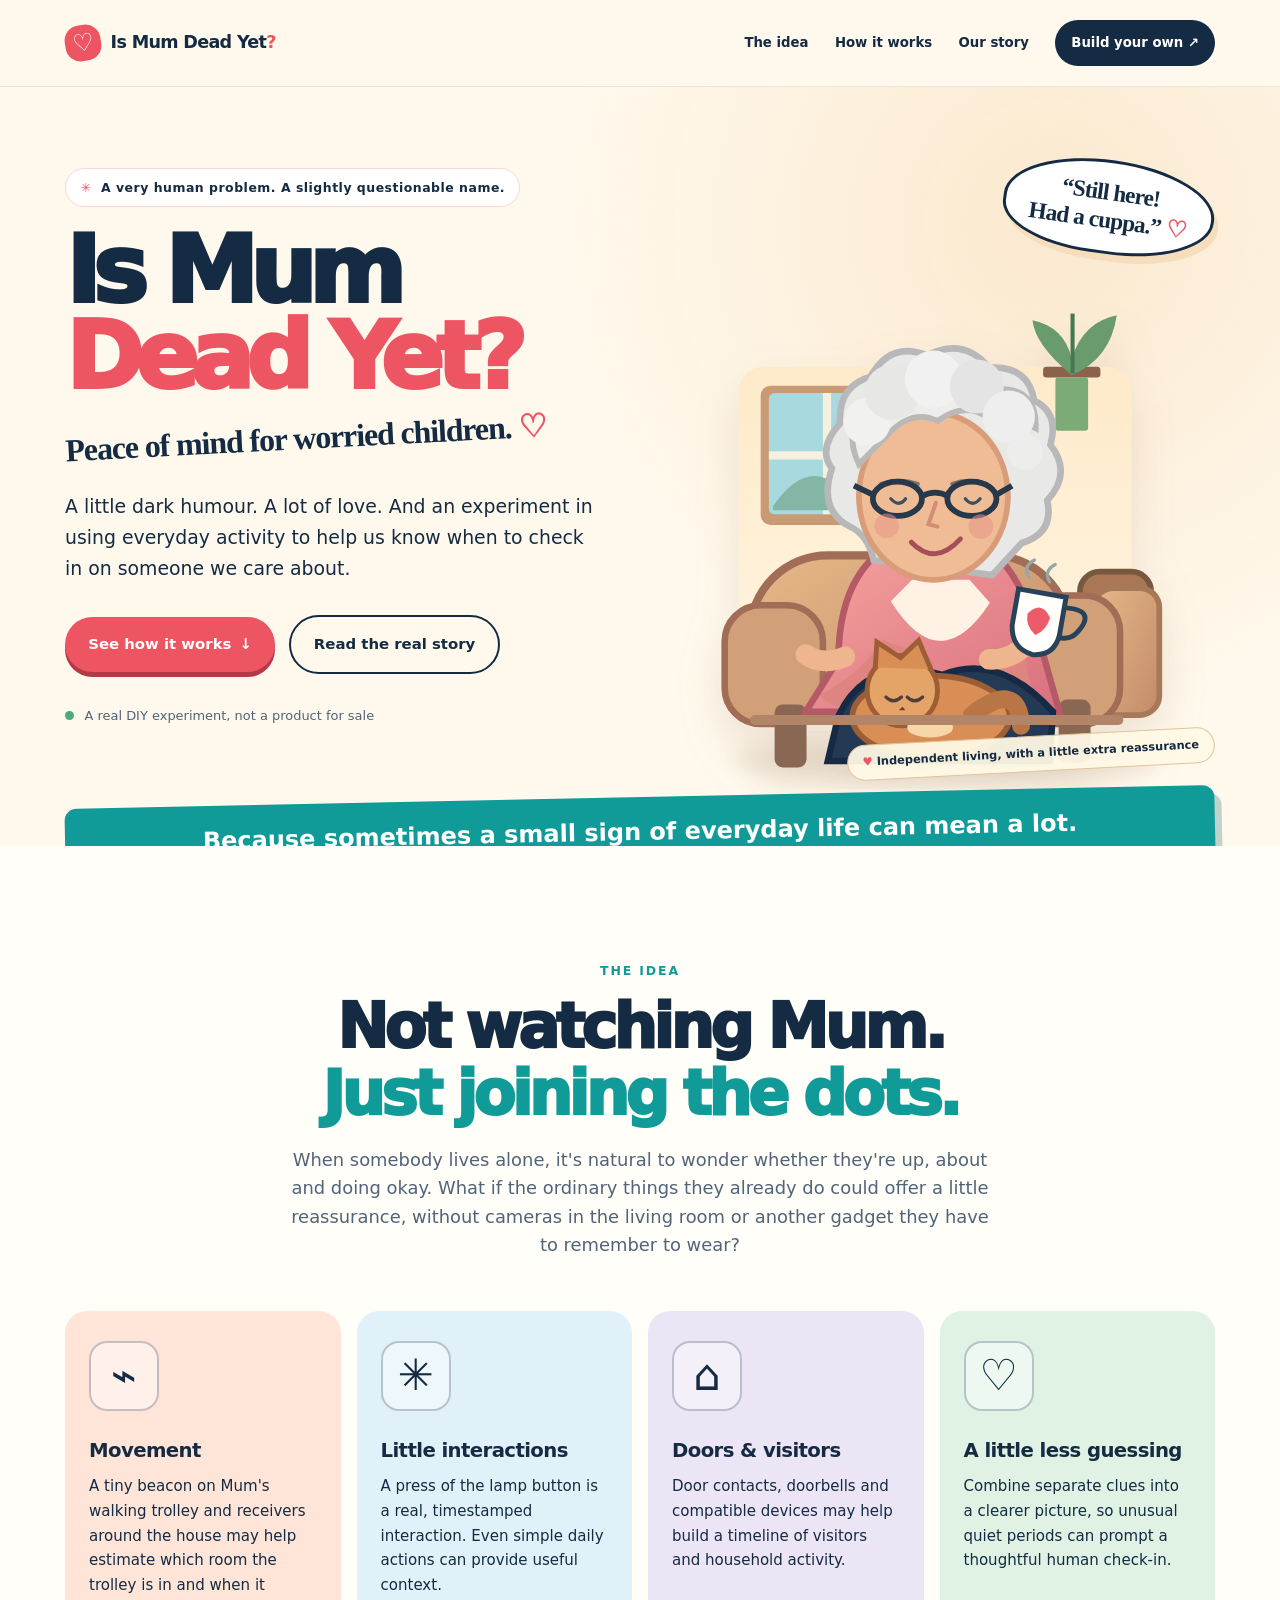
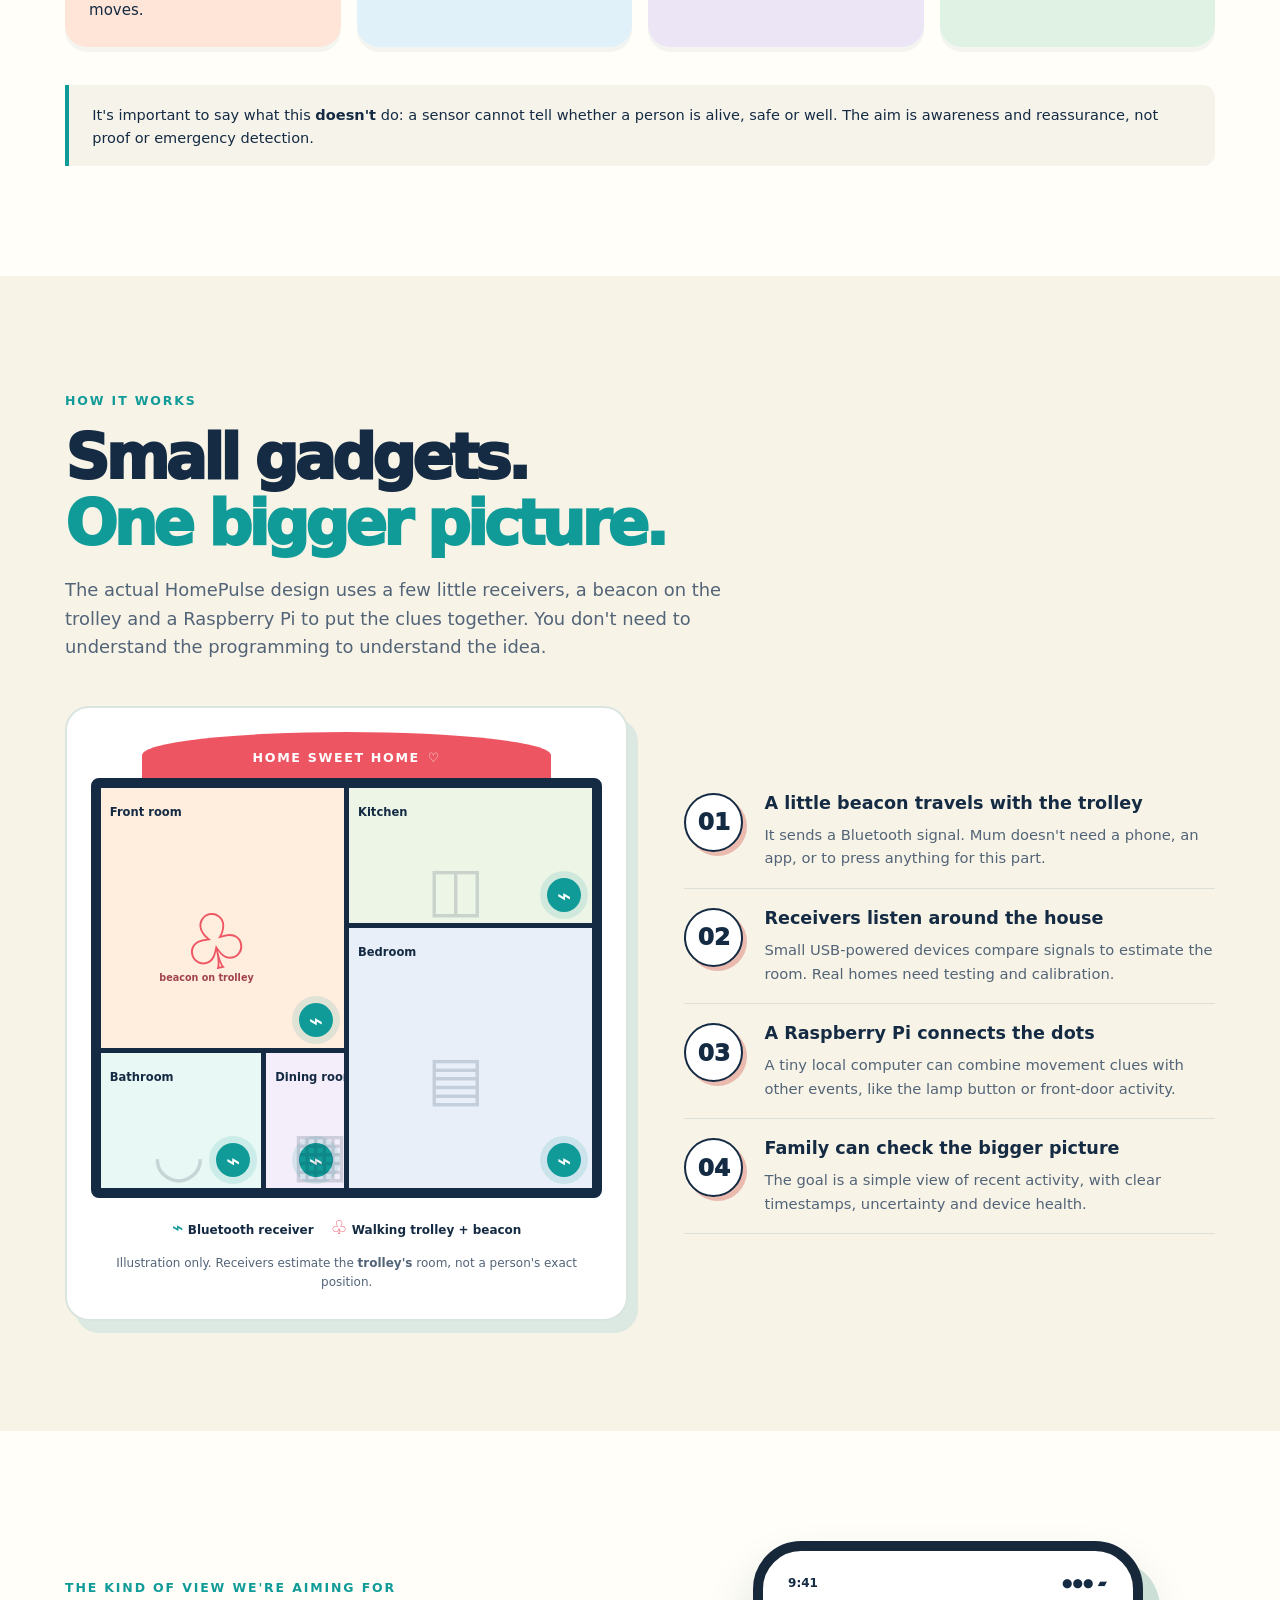
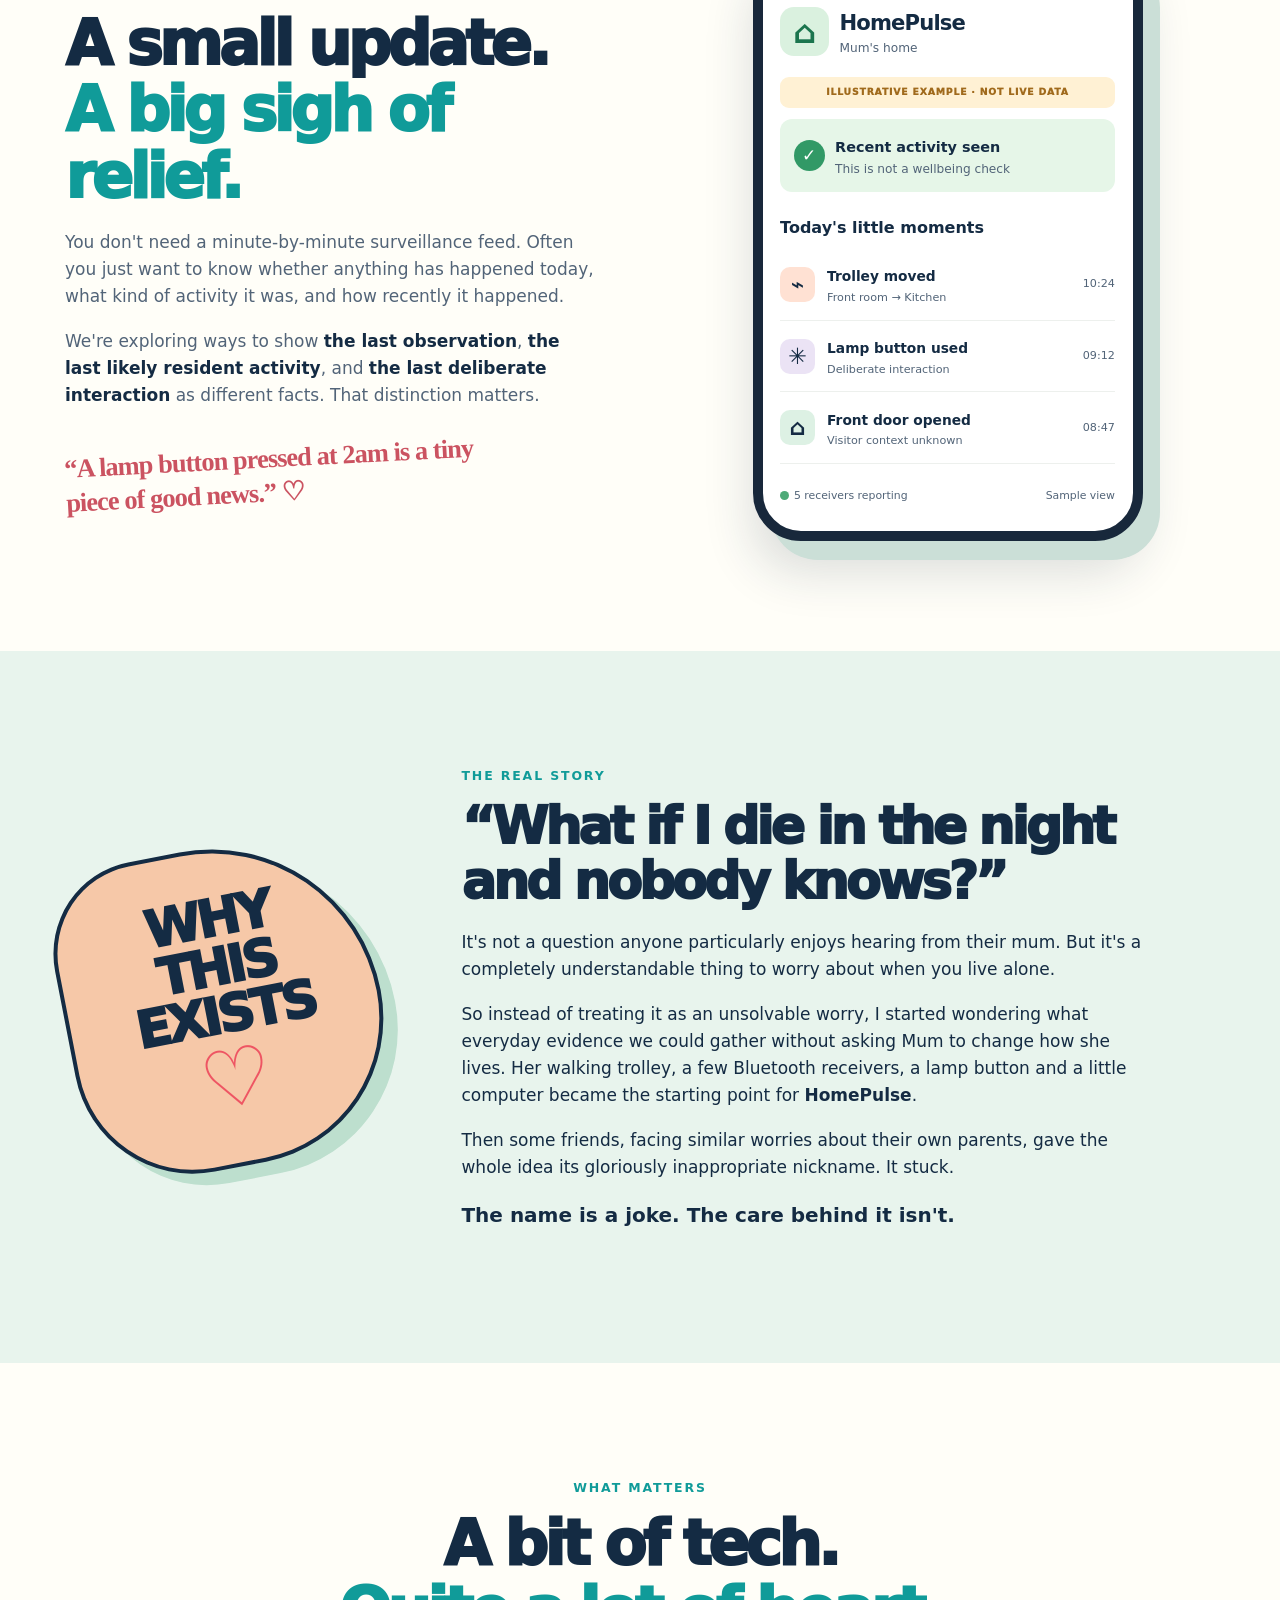
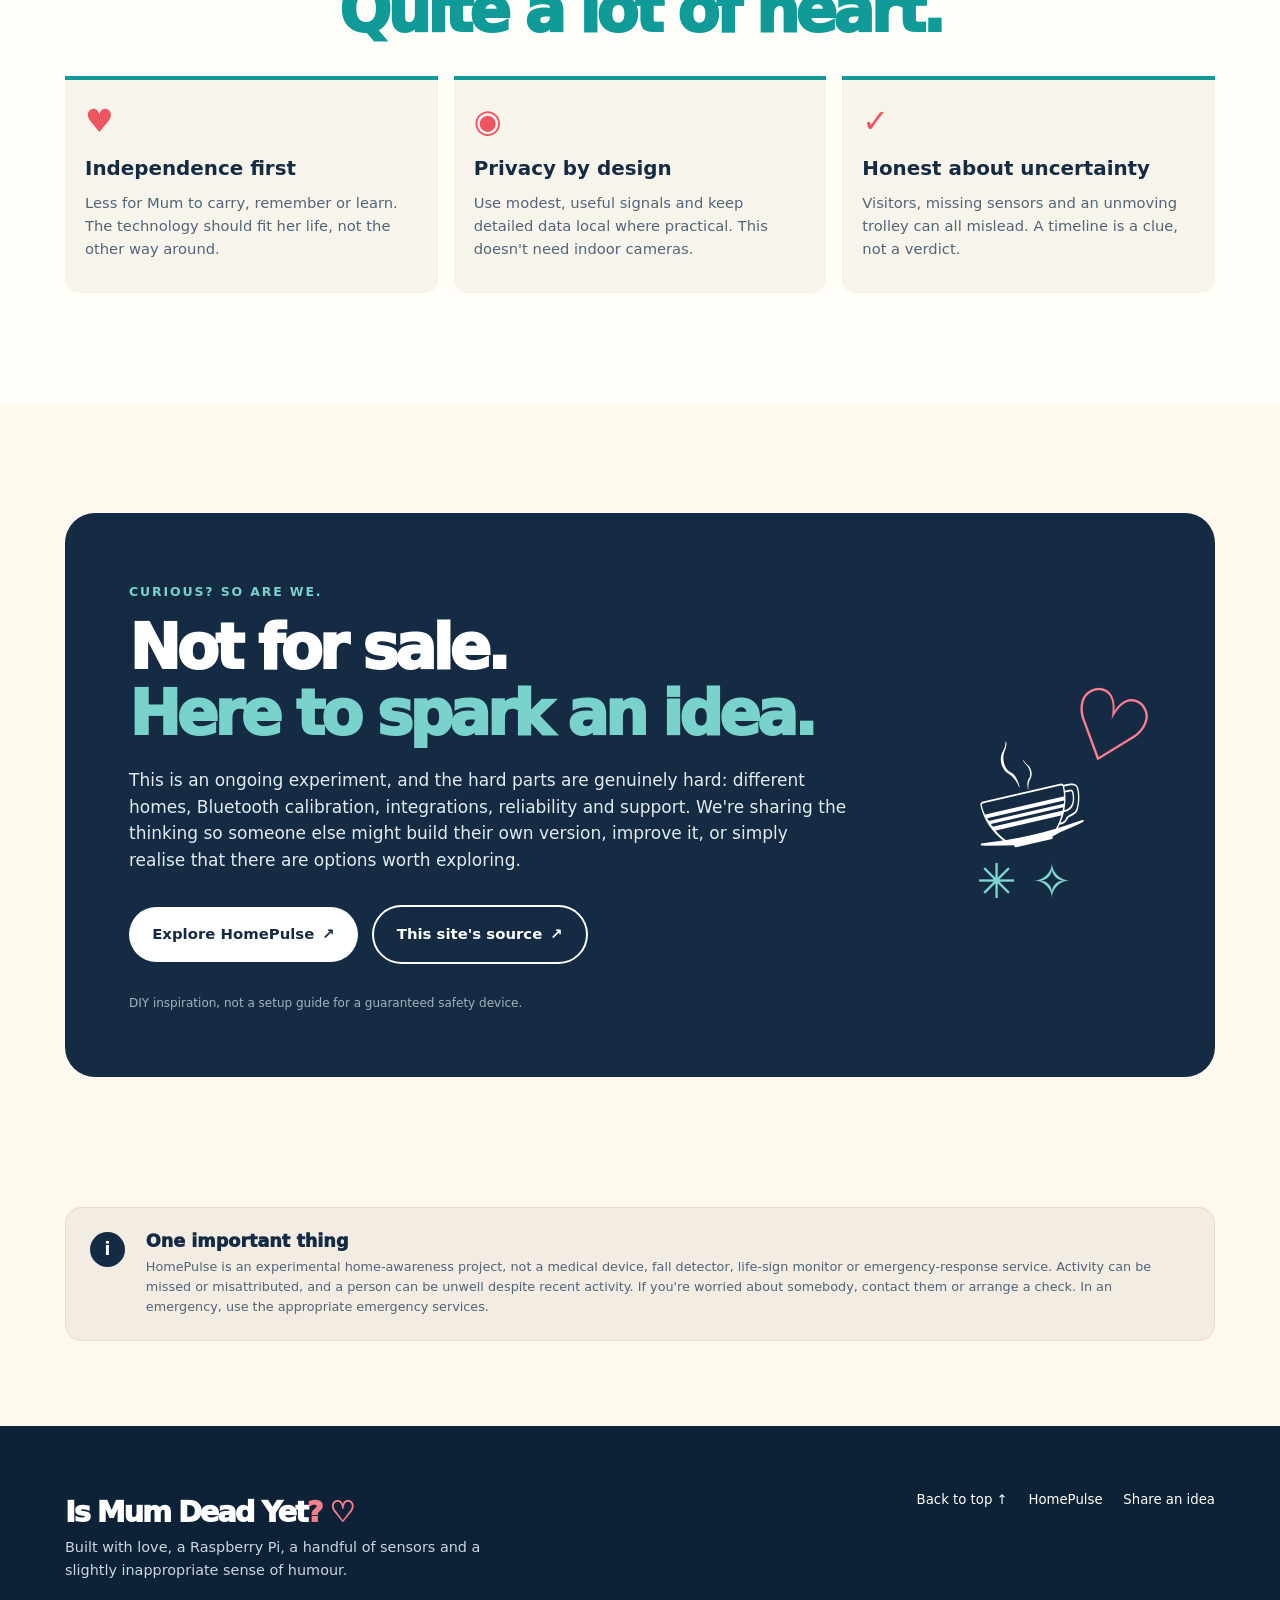
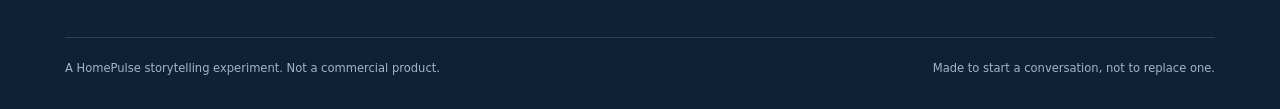
==== index.html @ 20eeceb6 "Build illustrated HomePulse-inspired landing site" ====
<!doctype html>
<html lang="en-GB">
<head>
  <meta charset="utf-8">
  <meta name="viewport" content="width=device-width, initial-scale=1">
  <meta name="theme-color" content="#fff9ed">
  <meta name="description" content="Is Mum Dead Yet? An affectionately irreverent DIY project about finding everyday signs of activity and a little peace of mind when someone you love lives alone.">
  <meta property="og:type" content="website">
  <meta property="og:title" content="Is Mum Dead Yet? | A little dark humour. A lot of love.">
  <meta property="og:description" content="A home-awareness experiment, inspired by one mum's very reasonable question.">
  <meta property="og:image" content="assets/mum-illustration.svg">
  <link rel="icon" type="image/svg+xml" href="assets/favicon.svg">
  <link rel="stylesheet" href="styles.css">
  <title>Is Mum Dead Yet? | The HomePulse experiment</title>
</head>
<body>
  <a class="skip-link" href="#main">Skip to content</a>
  <header class="site-header">
    <div class="shell header-inner">
      <a class="wordmark" href="#top" aria-label="Is Mum Dead Yet? home"><span class="pulse-mark" aria-hidden="true">♡</span> <span>Is Mum Dead Yet<span class="accent">?</span></span></a>
      <nav class="nav" aria-label="Main navigation">
        <a href="#idea">The idea</a>
        <a href="#how-it-works">How it works</a>
        <a href="#story">Our story</a>
        <a class="nav-pill" href="#build">Build your own <span aria-hidden="true">↗</span></a>
      </nav>
    </div>
  </header>

  <main id="main">
    <section class="hero" id="top" aria-labelledby="hero-title">
      <div class="shell hero-grid">
        <div class="hero-copy">
          <div class="eyebrow"><span class="sparkle" aria-hidden="true">✳</span> A very human problem. A slightly questionable name.</div>
          <h1 id="hero-title">Is Mum <span>Dead Yet?</span></h1>
          <p class="handwritten hero-aside">Peace of mind for worried children. <span aria-hidden="true">♡</span></p>
          <p class="hero-lead">A little dark humour. A lot of love. And an experiment in using everyday activity to help us know when to check in on someone we care about.</p>
          <div class="button-row">
            <a class="button primary" href="#how-it-works">See how it works <span aria-hidden="true">↓</span></a>
            <a class="button secondary" href="#story">Read the real story</a>
          </div>
          <p class="status-line"><span class="status-dot" aria-hidden="true"></span> A real DIY experiment, not a product for sale</p>
        </div>
        <div class="hero-art">
          <span class="bubble handwritten">“Still here!<br>Had a cuppa.” <span aria-hidden="true">♡</span></span>
          <img src="assets/mum-illustration.svg" width="700" height="620" alt="Illustration of a smiling older woman relaxing with a cup of tea and a cat in her living room.">
          <span class="art-caption"><span aria-hidden="true">♥</span> Independent living, with a little extra reassurance</span>
        </div>
      </div>
      <div class="shell"><div class="hero-ribbon">Because sometimes a small sign of everyday life can mean a lot.</div></div>
    </section>

    <section class="section intro" id="idea" aria-labelledby="idea-title">
      <div class="shell">
        <div class="section-heading centered">
          <span class="kicker">THE IDEA</span>
          <h2 id="idea-title">Not watching Mum.<br><em>Just joining the dots.</em></h2>
          <p>When somebody lives alone, it's natural to wonder whether they're up, about and doing okay. What if the ordinary things they already do could offer a little reassurance, without cameras in the living room or another gadget they have to remember to wear?</p>
        </div>
        <div class="feature-grid">
          <article class="feature peach">
            <div class="icon-circle" aria-hidden="true">⌁</div>
            <h3>Movement</h3>
            <p>A tiny beacon on Mum's walking trolley and receivers around the house may help estimate which room the trolley is in and when it moves.</p>
          </article>
          <article class="feature blue">
            <div class="icon-circle" aria-hidden="true">✳</div>
            <h3>Little interactions</h3>
            <p>A press of the lamp button is a real, timestamped interaction. Even simple daily actions can provide useful context.</p>
          </article>
          <article class="feature lilac">
            <div class="icon-circle" aria-hidden="true">⌂</div>
            <h3>Doors & visitors</h3>
            <p>Door contacts, doorbells and compatible devices may help build a timeline of visitors and household activity.</p>
          </article>
          <article class="feature mint">
            <div class="icon-circle" aria-hidden="true">♡</div>
            <h3>A little less guessing</h3>
            <p>Combine separate clues into a clearer picture, so unusual quiet periods can prompt a thoughtful human check-in.</p>
          </article>
        </div>
        <p class="caveat">It's important to say what this <strong>doesn't</strong> do: a sensor cannot tell whether a person is alive, safe or well. The aim is awareness and reassurance, not proof or emergency detection.</p>
      </div>
    </section>

    <section class="section how-section" id="how-it-works" aria-labelledby="how-title">
      <div class="shell">
        <div class="section-heading">
          <span class="kicker">HOW IT WORKS</span>
          <h2 id="how-title">Small gadgets.<br><em>One bigger picture.</em></h2>
          <p>The actual HomePulse design uses a few little receivers, a beacon on the trolley and a Raspberry Pi to put the clues together. You don't need to understand the programming to understand the idea.</p>
        </div>
        <div class="how-grid">
          <div class="house-card" role="img" aria-label="Illustrative house layout with Bluetooth receivers in five rooms and a walking trolley carrying a Bluetooth beacon in the front room.">
            <div class="house-roof"><span>HOME SWEET HOME</span> <span aria-hidden="true">♡</span></div>
            <div class="floorplan">
              <div class="room room-front"><span class="room-label">Front room</span><span class="sensor" aria-hidden="true">⌁</span><span class="trolley" aria-hidden="true">♧</span><span class="beacon-label">beacon on trolley</span></div>
              <div class="room room-kitchen"><span class="room-label">Kitchen</span><span class="sensor" aria-hidden="true">⌁</span><span class="room-doodle" aria-hidden="true">◫</span></div>
              <div class="room room-bedroom"><span class="room-label">Bedroom</span><span class="sensor" aria-hidden="true">⌁</span><span class="room-doodle" aria-hidden="true">▤</span></div>
              <div class="room room-bath"><span class="room-label">Bathroom</span><span class="sensor" aria-hidden="true">⌁</span><span class="room-doodle" aria-hidden="true">◡</span></div>
              <div class="room room-dining"><span class="room-label">Dining room</span><span class="sensor" aria-hidden="true">⌁</span><span class="room-doodle" aria-hidden="true">▦</span></div>
            </div>
            <p class="diagram-key"><span class="sensor mini" aria-hidden="true">⌁</span> Bluetooth receiver &nbsp;&nbsp; <span class="trolley mini" aria-hidden="true">♧</span> Walking trolley + beacon</p>
            <p class="diagram-note">Illustration only. Receivers estimate the <strong>trolley's</strong> room, not a person's exact position.</p>
          </div>
          <div class="steps">
            <article class="step"><span class="step-number">01</span><div><h3>A little beacon travels with the trolley</h3><p>It sends a Bluetooth signal. Mum doesn't need a phone, an app, or to press anything for this part.</p></div></article>
            <article class="step"><span class="step-number">02</span><div><h3>Receivers listen around the house</h3><p>Small USB-powered devices compare signals to estimate the room. Real homes need testing and calibration.</p></div></article>
            <article class="step"><span class="step-number">03</span><div><h3>A Raspberry Pi connects the dots</h3><p>A tiny local computer can combine movement clues with other events, like the lamp button or front-door activity.</p></div></article>
            <article class="step"><span class="step-number">04</span><div><h3>Family can check the bigger picture</h3><p>The goal is a simple view of recent activity, with clear timestamps, uncertainty and device health.</p></div></article>
          </div>
        </div>
      </div>
    </section>

    <section class="section dashboard-section" aria-labelledby="dashboard-title">
      <div class="shell dashboard-grid">
        <div class="dashboard-copy">
          <span class="kicker">THE KIND OF VIEW WE'RE AIMING FOR</span>
          <h2 id="dashboard-title">A small update.<br><em>A big sigh of relief.</em></h2>
          <p>You don't need a minute-by-minute surveillance feed. Often you just want to know whether anything has happened today, what kind of activity it was, and how recently it happened.</p>
          <p>We're exploring ways to show <strong>the last observation</strong>, <strong>the last likely resident activity</strong>, and <strong>the last deliberate interaction</strong> as different facts. That distinction matters.</p>
          <div class="quote-tag handwritten">“A lamp button pressed at 2am is a tiny piece of good news.” ♡</div>
        </div>
        <div class="phone-wrap">
          <div class="phone" aria-label="Illustrative mock-up of a possible activity dashboard. Not actual live data.">
            <div class="phone-top"><span>9:41</span><span aria-hidden="true">●●●  ▰</span></div>
            <div class="app-heading"><span class="app-house" aria-hidden="true">⌂</span><div><strong>HomePulse</strong><small>Mum's home</small></div></div>
            <div class="demo-label">ILLUSTRATIVE EXAMPLE · NOT LIVE DATA</div>
            <div class="app-banner"><span class="app-check" aria-hidden="true">✓</span><div><strong>Recent activity seen</strong><small>This is not a wellbeing check</small></div></div>
            <h3>Today's little moments</h3>
            <ul class="event-list">
              <li><span class="event-icon peach-icon" aria-hidden="true">⌁</span><span><strong>Trolley moved</strong><small>Front room → Kitchen</small></span><time>10:24</time></li>
              <li><span class="event-icon lavender-icon" aria-hidden="true">✳</span><span><strong>Lamp button used</strong><small>Deliberate interaction</small></span><time>09:12</time></li>
              <li><span class="event-icon green-icon" aria-hidden="true">⌂</span><span><strong>Front door opened</strong><small>Visitor context unknown</small></span><time>08:47</time></li>
            </ul>
            <div class="phone-foot"><span class="online-dot"></span> 5 receivers reporting <span>Sample view</span></div>
          </div>
        </div>
      </div>
    </section>

    <section class="section story-section" id="story" aria-labelledby="story-title">
      <div class="shell story-grid">
        <div class="story-badge" aria-hidden="true"><span>WHY<br>THIS<br>EXISTS</span><span class="story-heart">♡</span></div>
        <div class="story-copy">
          <span class="kicker">THE REAL STORY</span>
          <h2 id="story-title">“What if I die in the night<br>and nobody knows?”</h2>
          <p>It's not a question anyone particularly enjoys hearing from their mum. But it's a completely understandable thing to worry about when you live alone.</p>
          <p>So instead of treating it as an unsolvable worry, I started wondering what everyday evidence we could gather without asking Mum to change how she lives. Her walking trolley, a few Bluetooth receivers, a lamp button and a little computer became the starting point for <strong>HomePulse</strong>.</p>
          <p>Then some friends, facing similar worries about their own parents, gave the whole idea its gloriously inappropriate nickname. It stuck.</p>
          <p class="story-emphasis">The name is a joke. The care behind it isn't.</p>
        </div>
      </div>
    </section>

    <section class="section principles-section" aria-labelledby="principles-title">
      <div class="shell">
        <div class="section-heading centered compact">
          <span class="kicker">WHAT MATTERS</span>
          <h2 id="principles-title">A bit of tech.<br><em>Quite a lot of heart.</em></h2>
        </div>
        <div class="principles-grid">
          <article><span aria-hidden="true">♥</span><h3>Independence first</h3><p>Less for Mum to carry, remember or learn. The technology should fit her life, not the other way around.</p></article>
          <article><span aria-hidden="true">◉</span><h3>Privacy by design</h3><p>Use modest, useful signals and keep detailed data local where practical. This doesn't need indoor cameras.</p></article>
          <article><span aria-hidden="true">✓</span><h3>Honest about uncertainty</h3><p>Visitors, missing sensors and an unmoving trolley can all mislead. A timeline is a clue, not a verdict.</p></article>
        </div>
      </div>
    </section>

    <section class="section build-section" id="build" aria-labelledby="build-title">
      <div class="shell build-card">
        <div class="build-text">
          <span class="kicker">CURIOUS? SO ARE WE.</span>
          <h2 id="build-title">Not for sale.<br><em>Here to spark an idea.</em></h2>
          <p>This is an ongoing experiment, and the hard parts are genuinely hard: different homes, Bluetooth calibration, integrations, reliability and support. We're sharing the thinking so someone else might build their own version, improve it, or simply realise that there are options worth exploring.</p>
          <div class="button-row">
            <a class="button white" href="https://github.com/digitalunity/homepulse" target="_blank" rel="noopener noreferrer">Explore HomePulse <span aria-hidden="true">↗</span></a>
            <a class="button outline-white" href="https://github.com/digitalunity/is-mum-dead-yet" target="_blank" rel="noopener noreferrer">This site's source <span aria-hidden="true">↗</span></a>
          </div>
          <p class="build-caption">DIY inspiration, not a setup guide for a guaranteed safety device.</p>
        </div>
        <div class="build-decoration" aria-hidden="true"><span class="build-mug">☕</span><span class="build-heart">♡</span><span class="build-stars">✳ ✧</span></div>
      </div>
    </section>

    <section class="section disclaimer-section" aria-labelledby="disclaimer-title">
      <div class="shell disclaimer">
        <div class="disclaimer-icon" aria-hidden="true">i</div>
        <div>
          <h2 id="disclaimer-title">One important thing</h2>
          <p>HomePulse is an experimental home-awareness project, not a medical device, fall detector, life-sign monitor or emergency-response service. Activity can be missed or misattributed, and a person can be unwell despite recent activity. If you're worried about somebody, contact them or arrange a check. In an emergency, use the appropriate emergency services.</p>
        </div>
      </div>
    </section>
  </main>
  <footer class="footer">
    <div class="shell footer-grid"><div><div class="footer-title">Is Mum Dead Yet<span>?</span> <span aria-hidden="true">♡</span></div><p>Built with love, a Raspberry Pi, a handful of sensors and a slightly inappropriate sense of humour.</p></div><div class="footer-links"><a href="#top">Back to top ↑</a><a href="https://github.com/digitalunity/homepulse">HomePulse</a><a href="https://github.com/digitalunity/is-mum-dead-yet/issues">Share an idea</a></div></div>
    <div class="shell footer-bottom"><span>A HomePulse storytelling experiment. Not a commercial product.</span><span>Made to start a conversation, not to replace one.</span></div>
  </footer>
</body>
</html>
---- styles.css ----
:root{--navy:#142b43;--red:#ee5563;--teal:#109b99;--cream:#fff9ed;--paper:#fffef8;--muted:#526478;--line:#e8e6dc;--mint:#dff2e4;--peach:#ffe4d8;--blue:#e1f1f9;--lilac:#ebe5f5}
*{box-sizing:border-box}html{scroll-behavior:smooth}body{margin:0;color:var(--navy);background:var(--cream);font:17px/1.58 system-ui,-apple-system,BlinkMacSystemFont,"Segoe UI",sans-serif}a{color:inherit}img{max-width:100%;height:auto}p{margin:0 0 1.1em}.shell{width:min(1150px,calc(100% - 48px));margin-inline:auto}.skip-link{position:absolute;left:1rem;top:-5rem;background:white;padding:.7rem;z-index:99}.skip-link:focus{top:1rem}.site-header{position:relative;background:var(--cream);border-bottom:1px solid #eee4d6;z-index:10}.header-inner{min-height:86px;display:flex;align-items:center;justify-content:space-between;gap:2rem}.wordmark{font-size:1.1rem;font-weight:900;letter-spacing:-.04em;text-decoration:none;display:flex;gap:.6rem;align-items:center;white-space:nowrap}.pulse-mark{display:grid;place-items:center;background:var(--red);color:white;border-radius:15px;transform:rotate(-9deg);width:36px;height:36px;font-size:1.5rem}.accent,.wordmark .accent{color:var(--red)}.nav{display:flex;align-items:center;gap:1.65rem;font-size:.83rem;font-weight:760}.nav a{text-decoration:none}.nav a:hover{text-decoration:underline}.nav-pill{background:var(--navy);color:white!important;padding:.78rem 1rem;border-radius:100px}.nav-pill:hover{background:#29465f;text-decoration:none!important}.hero{overflow:hidden;padding-top:65px;background:radial-gradient(circle at 82% 18%,#fbe9cf 0,transparent 41%),var(--cream)}.hero-grid{display:grid;grid-template-columns:.98fr 1.02fr;align-items:center;gap:1.6rem}.hero-copy{position:relative;z-index:1;padding:1rem 0 3.5rem}.eyebrow,.kicker{font-size:.78rem;letter-spacing:.15em;font-weight:900;text-transform:uppercase}.eyebrow{background:#fff;border:1px solid #f6d8d2;display:inline-block;padding:.55rem .9rem;border-radius:100px;letter-spacing:.04em;text-transform:none}.sparkle{color:var(--red);margin-right:.3rem}.hero h1{font-size:clamp(4.1rem,7.3vw,7.2rem);line-height:.92;letter-spacing:-.085em;margin:1.3rem 0 1.15rem;font-weight:1000;max-width:710px}.hero h1 span{display:block;color:var(--red)}.handwritten{font-family:"Comic Sans MS","Segoe Print","Bradley Hand",cursive;letter-spacing:-.035em}.hero-aside{font-size:clamp(1.45rem,2.6vw,2rem);line-height:1.17;transform:rotate(-3deg);margin:1rem 0 2.2rem;font-weight:700}.hero-aside span{color:var(--red)}.hero-lead{font-size:1.18rem;line-height:1.65;max-width:530px}.button-row{display:flex;align-items:center;flex-wrap:wrap;gap:.85rem;margin:1.9rem 0}.button{border-radius:100px;text-decoration:none;font-weight:850;font-size:.93rem;padding:1rem 1.45rem;display:inline-flex;align-items:center;justify-content:center;gap:.5rem;transition:transform .2s,background .2s}.button:hover{transform:translateY(-2px)}.button:focus-visible,a:focus-visible{outline:3px solid var(--teal);outline-offset:4px}.primary{background:var(--red);color:white;box-shadow:0 5px 0 #b33948}.secondary{border:2px solid var(--navy);background:transparent}.status-line{font-size:.81rem;color:var(--muted);margin-top:2rem}.status-dot,.online-dot{display:inline-block;width:9px;height:9px;border-radius:50%;background:#4eaa78;margin-right:.4rem}.hero-art{position:relative;align-self:stretch;display:flex;align-items:flex-end;justify-content:center;padding-top:60px}.hero-art img{width:min(100%,640px);filter:drop-shadow(0 22px 22px #82533422)}.bubble{position:absolute;right:0;top:8px;transform:rotate(8deg);padding:1rem 1.5rem;background:white;border:3px solid var(--navy);border-radius:50% 50% 48% 43%;font-weight:900;font-size:1.45rem;line-height:1.2;text-align:center;z-index:1;box-shadow:5px 7px 0 #f6ddbc}.bubble span{color:var(--red)}.art-caption{position:absolute;bottom:1.6rem;right:0;background:#fff9e5f0;border:1px solid #dfc59b;border-radius:50px;padding:.5rem .9rem;font-weight:800;font-size:.71rem;transform:rotate(-3deg)}.art-caption span{color:var(--red)}.hero-ribbon{color:white;background:var(--teal);font-size:clamp(1.1rem,2.3vw,1.5rem);text-align:center;font-weight:850;transform:rotate(-1.2deg);padding:1.05rem 1.4rem;margin:0 0 -1.4rem;position:relative;z-index:1;box-shadow:7px 8px 0 #095e6540;border-radius:12px}.section{padding:110px 0}.intro{background:var(--paper)}.section-heading{max-width:700px;margin-bottom:2.8rem}.section-heading.centered{text-align:center;margin:0 auto 3.2rem;max-width:800px}.kicker{color:var(--teal)}h2{font-size:clamp(2.4rem,4.8vw,4.4rem);line-height:1.08;letter-spacing:-.065em;margin:.7rem 0 1.2rem;font-weight:920}h2 em{color:var(--teal);font-style:normal}.section-heading p{color:var(--muted);font-size:1.12rem;max-width:710px}.centered p{margin-inline:auto}.feature-grid{display:grid;grid-template-columns:repeat(4,1fr);gap:1rem}.feature{border-radius:22px;padding:1.9rem 1.5rem 1.5rem;min-height:280px;box-shadow:0 5px 0 #142b430b}.peach{background:var(--peach)}.blue{background:var(--blue)}.lilac{background:var(--lilac)}.mint{background:var(--mint)}.icon-circle{font-size:2.7rem;line-height:1;border:2px solid #142b4340;border-radius:18px;width:70px;height:70px;display:grid;place-items:center;background:#ffffff70;margin-bottom:1.5rem}.feature h3{font-size:1.23rem;letter-spacing:-.03em;margin:0 0 .5rem}.feature p{font-size:.94rem;line-height:1.65;margin:0}.caveat{background:#f6f3eb;border-left:4px solid var(--teal);padding:1.1rem 1.45rem;margin:2.4rem 0 0;font-size:.91rem;border-radius:0 12px 12px 0}.how-section{background:#f8f3e7}.how-grid{display:grid;grid-template-columns:1.03fr .97fr;gap:3.5rem;align-items:center}.house-card{background:#fff;border:2px solid #dbe5df;border-radius:24px;padding:1.5rem;box-shadow:10px 12px 0 #dbe9e2}.house-roof{width:80%;margin:0 auto;border-radius:60% 60% 0 0;background:var(--red);color:white;text-align:center;padding:1rem .7rem .65rem;display:flex;justify-content:center;gap:.5rem;font-size:.79rem;letter-spacing:.13em;font-weight:900}.floorplan{border:5px solid var(--navy);border-radius:8px;display:grid;grid-template-columns:repeat(6,1fr);grid-template-rows:135px 120px 135px;background:#fcf9f1;gap:5px;padding:5px;background-color:var(--navy)}.room{position:relative;background:#fff9ef;padding:.55rem;overflow:hidden}.room-label{font-weight:850;font-size:.72rem;white-space:nowrap}.room-front{grid-column:1/4;grid-row:1/3;background:#ffedde}.room-kitchen{grid-column:4/7;grid-row:1/2;background:#edf5e7}.room-bedroom{grid-column:4/7;grid-row:2/4;background:#e8eff9}.room-bath{grid-column:1/3;grid-row:3;background:#e8f8f4}.room-dining{grid-column:3/4;grid-row:3;background:#f4eefa}.sensor{position:absolute;right:.7rem;bottom:.7rem;display:grid;place-items:center;width:34px;height:34px;background:var(--teal);color:white;border-radius:100%;font-size:1.5rem;font-weight:900;box-shadow:0 0 0 7px #109b9922}.trolley{position:absolute;top:45%;left:33%;font-size:4.8rem;color:var(--red);line-height:1;transform:rotate(-12deg)}.beacon-label{position:absolute;top:70%;left:24%;font-size:.6rem;font-weight:900;color:#a0434b}.room-doodle{position:absolute;left:32%;top:39%;color:#142b432a;font-size:3.8rem}.diagram-key{margin:.9rem 0 .1rem;font-size:.75rem;font-weight:800;text-align:center}.sensor.mini,.trolley.mini{display:inline;position:static;font-size:1.2rem;background:transparent;box-shadow:none;color:var(--teal)}.trolley.mini{color:var(--red)}.diagram-note{text-align:center;font-size:.75rem;color:var(--muted);margin:.7rem 0 .2rem}.steps{display:grid;gap:1.2rem}.step{display:grid;grid-template-columns:64px 1fr;gap:1rem;padding:0 0 1.15rem;border-bottom:1px solid #dcded8}.step-number{font-size:1.45rem;background:white;border:2px solid var(--navy);width:59px;height:59px;border-radius:50%;display:grid;place-items:center;font-weight:1000;box-shadow:4px 4px 0 #eabaae}.step h3{font-size:1.1rem;line-height:1.25;margin:0 0 .5rem}.step p{font-size:.92rem;color:var(--muted);margin:0}.dashboard-section{background:var(--paper)}.dashboard-grid{display:grid;grid-template-columns:1fr 1fr;gap:5rem;align-items:center}.dashboard-copy p{color:var(--muted)}.dashboard-copy strong{color:var(--navy)}.quote-tag{font-size:1.65rem;line-height:1.3;font-weight:800;color:#cb5361;transform:rotate(-3deg);margin-top:2rem;max-width:420px}.phone-wrap{display:flex;justify-content:center}.phone{width:min(390px,100%);background:#fff;border:10px solid #18283b;border-radius:48px;box-shadow:17px 19px 0 #cbdfd7,0 30px 50px #172b4229;padding:1.3rem 1.1rem 1.7rem}.phone-top{display:flex;justify-content:space-between;font-size:.75rem;font-weight:850;padding:.1rem .5rem .8rem}.app-heading{display:flex;align-items:center;gap:.65rem}.app-heading strong{font-size:1.32rem;letter-spacing:-.04em}.app-heading small,.app-banner small{display:block;color:var(--muted);font-size:.76rem}.app-house{display:grid;place-items:center;background:#daf1df;border-radius:14px;width:49px;height:49px;color:#1b754e;font-size:2rem;font-weight:bold}.demo-label{font-size:.58rem;letter-spacing:.09em;font-weight:950;color:#a06a1c;background:#fff1d4;border-radius:9px;padding:.5rem;text-align:center;margin:1.2rem 0 .7rem}.app-banner{display:flex;gap:.65rem;align-items:center;border-radius:12px;background:#e6f6e8;padding:.85rem}.app-check{display:grid;place-items:center;background:#319966;color:#fff;width:31px;height:31px;border-radius:50%;font-weight:900}.app-banner strong{font-size:.9rem}.phone h3{font-size:1rem;margin:1.4rem 0 .55rem}.event-list{padding:0;margin:0;list-style:none}.event-list li{display:grid;grid-template-columns:39px 1fr auto;align-items:center;gap:.5rem;border-bottom:1px solid #edf0ed;padding:.82rem 0}.event-list strong{font-size:.86rem}.event-list small{display:block;color:var(--muted);font-size:.7rem}.event-list time{font-size:.7rem;color:var(--muted)}.event-icon{display:grid;place-items:center;width:35px;height:35px;border-radius:10px;font-weight:900;font-size:1.4rem}.peach-icon{background:#ffe1d3}.lavender-icon{background:#ebe3f5}.green-icon{background:#ddf1e4}.phone-foot{display:flex;align-items:center;font-size:.68rem;color:var(--muted);margin-top:1.4rem;gap:.3rem}.phone-foot span:last-child{margin-left:auto}.online-dot{margin-right:0}.story-section{background:#e8f4ed}.story-grid{display:grid;grid-template-columns:.42fr 1fr;gap:5rem;align-items:center}.story-badge{border-radius:35% 65% 55% 45%;background:#f6c8a8;border:4px solid var(--navy);width:100%;min-height:320px;transform:rotate(-11deg);display:flex;flex-direction:column;justify-content:center;align-items:center;box-shadow:12px 14px 0 #bddfce}.story-badge>span:first-child{font-size:clamp(2rem,4vw,4rem);font-weight:1000;line-height:.95;text-align:center;letter-spacing:-.07em}.story-heart{color:var(--red);font-size:5rem;line-height:1}.story-copy h2{font-size:clamp(2rem,4vw,3.5rem)}.story-copy p{max-width:690px}.story-emphasis{font-weight:900;font-size:1.25rem}.principles-section{background:var(--paper)}.compact{margin-bottom:2rem!important}.principles-grid{display:grid;grid-template-columns:repeat(3,1fr);gap:1rem}.principles-grid article{border-top:4px solid var(--teal);padding:1rem 1.25rem;background:#f7f5eb;border-radius:0 0 14px 14px}.principles-grid article>span{font-size:2rem;color:var(--red)}.principles-grid h3{margin:.4rem 0}.principles-grid p{color:var(--muted);font-size:.92rem}.build-section{background:var(--cream)}.build-card{background:var(--navy);color:white;border-radius:30px;padding:clamp(2rem,5vw,5rem);display:grid;grid-template-columns:1fr .33fr;align-items:center;overflow:hidden}.build-card .kicker{color:#79d3cc}.build-card h2 em{color:#79d3cc}.build-card p{max-width:720px;color:#e3ebf0}.white{background:white;color:var(--navy)}.outline-white{border:2px solid white;color:white}.build-caption{font-size:.75rem;opacity:.7;margin:1rem 0 0}.build-decoration{position:relative;min-height:250px;display:grid;place-items:center}.build-mug{font-size:9rem;transform:rotate(-13deg)}.build-heart{position:absolute;top:-1rem;right:0;color:#fc7e90;font-size:6rem;transform:rotate(19deg)}.build-stars{position:absolute;bottom:0;color:#7fd7cf;font-size:3rem}.disclaimer-section{padding:20px 0 85px}.disclaimer{display:flex;gap:1.3rem;background:#f2ece2;padding:1.5rem;border-radius:16px;border:1px solid #e5dccf}.disclaimer-icon{flex:0 0 35px;background:var(--navy);color:white;width:35px;height:35px;display:grid;place-items:center;border-radius:50%;font-weight:900}.disclaimer h2{font-size:1.1rem;letter-spacing:0;margin:0 0 .35rem}.disclaimer p{font-size:.8rem;line-height:1.55;margin:0;color:var(--muted)}.footer{background:#0e2237;color:white;padding:4rem 0 2rem}.footer-grid{display:flex;justify-content:space-between;gap:2rem}.footer-title{font-size:1.8rem;font-weight:1000;letter-spacing:-.07em}.footer-title span{color:#f37f88}.footer-grid p{max-width:450px;color:#cbd7e1;font-size:.9rem}.footer-links{display:flex;gap:1.3rem;align-items:flex-start;flex-wrap:wrap;font-size:.83rem}.footer-links a{text-decoration:none}.footer-links a:hover{text-decoration:underline}.footer-bottom{display:flex;justify-content:space-between;gap:1rem;border-top:1px solid #ffffff23;padding-top:1.3rem;margin-top:2.5rem;color:#a2b5c5;font-size:.72rem}
@media(max-width:930px){.nav{gap:.9rem}.hero-grid{grid-template-columns:1fr}.hero-copy{padding-bottom:0}.hero-art{padding-top:55px;max-width:630px;margin:auto}.bubble{right:5%}.feature-grid{grid-template-columns:repeat(2,1fr)}.how-grid,.dashboard-grid{grid-template-columns:1fr;gap:3rem}.house-card{max-width:620px}.dashboard-copy{max-width:700px}.story-grid{gap:2rem}.build-card{grid-template-columns:1fr .2fr}}@media(max-width:640px){body{font-size:16px}.shell{width:min(100% - 30px,1150px)}.header-inner{min-height:76px;align-items:flex-start;flex-direction:column;justify-content:center;gap:.8rem;padding:.8rem 0}.nav{width:100%;gap:1.2rem;overflow-x:auto;white-space:nowrap;font-size:.76rem;padding-bottom:.2rem}.nav-pill{padding:.45rem .7rem}.hero{padding-top:45px}.hero h1{font-size:clamp(3.8rem,15vw,6rem)}.hero-aside{font-size:1.5rem}.hero-lead{font-size:1.03rem}.hero-art{padding-top:80px}.bubble{font-size:1.1rem;padding:.7rem 1rem;top:4px}.art-caption{right:0;bottom:.3rem;font-size:.62rem}.hero-ribbon{font-size:1rem}.section{padding:75px 0}.feature-grid,.principles-grid{grid-template-columns:1fr}.feature{min-height:auto}.floorplan{grid-template-rows:100px 95px 100px}.room-label{font-size:.6rem}.room-doodle{font-size:2.5rem}.trolley{font-size:3.2rem}.beacon-label{font-size:.47rem;left:12%}.sensor{width:26px;height:26px;font-size:1rem;right:.3rem;bottom:.3rem}.house-card{padding:.8rem}.story-grid{grid-template-columns:1fr}.story-badge{width:210px;min-height:210px;margin:0 auto 1rem}.story-badge>span:first-child{font-size:2.5rem}.story-heart{font-size:3rem}.build-card{grid-template-columns:1fr;padding:2rem}.build-decoration{min-height:100px;opacity:.65}.build-mug{font-size:5rem}.build-heart{font-size:3rem;right:30%}.footer-grid,.footer-bottom{flex-direction:column}.footer-links{gap:1rem}.button{padding:.9rem 1.1rem}.phone{border-width:7px;border-radius:36px}.diagram-key{font-size:.59rem}}@media(prefers-reduced-motion:reduce){html{scroll-behavior:auto}.button{transition:none}}
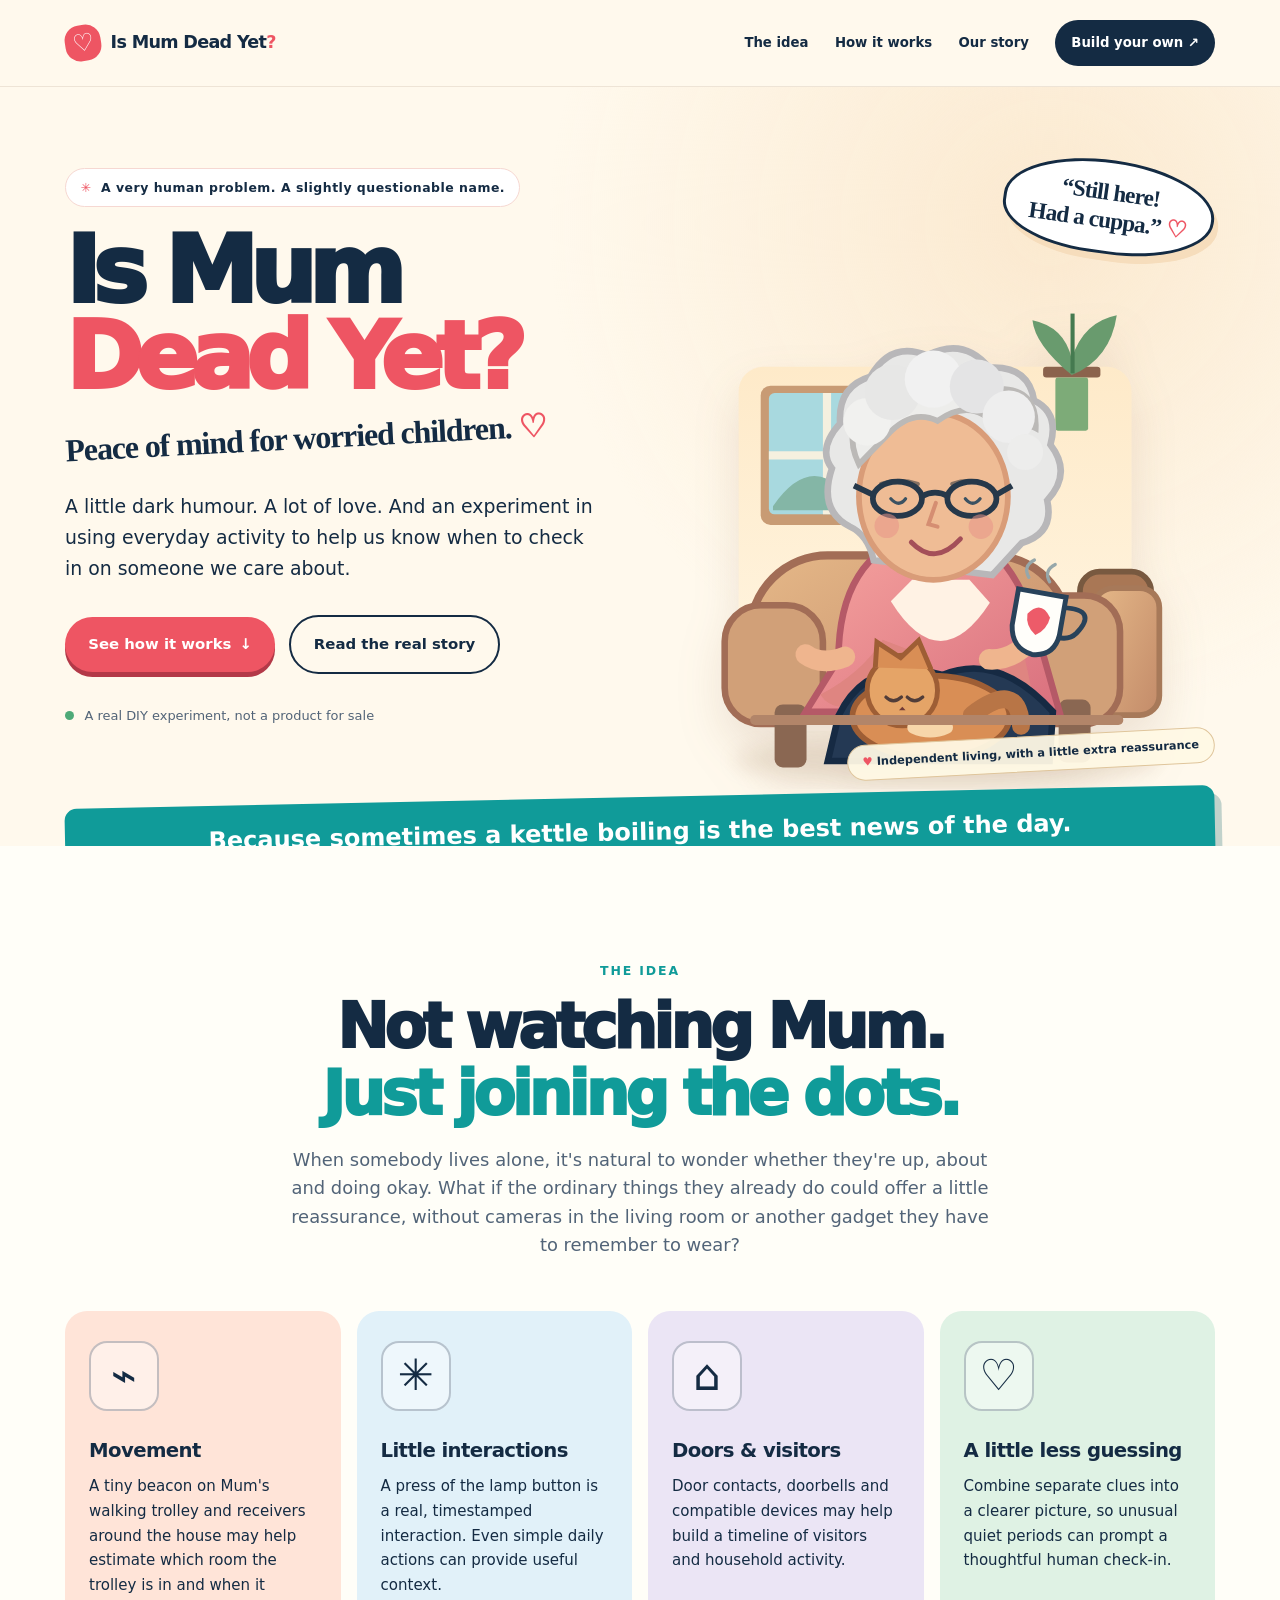
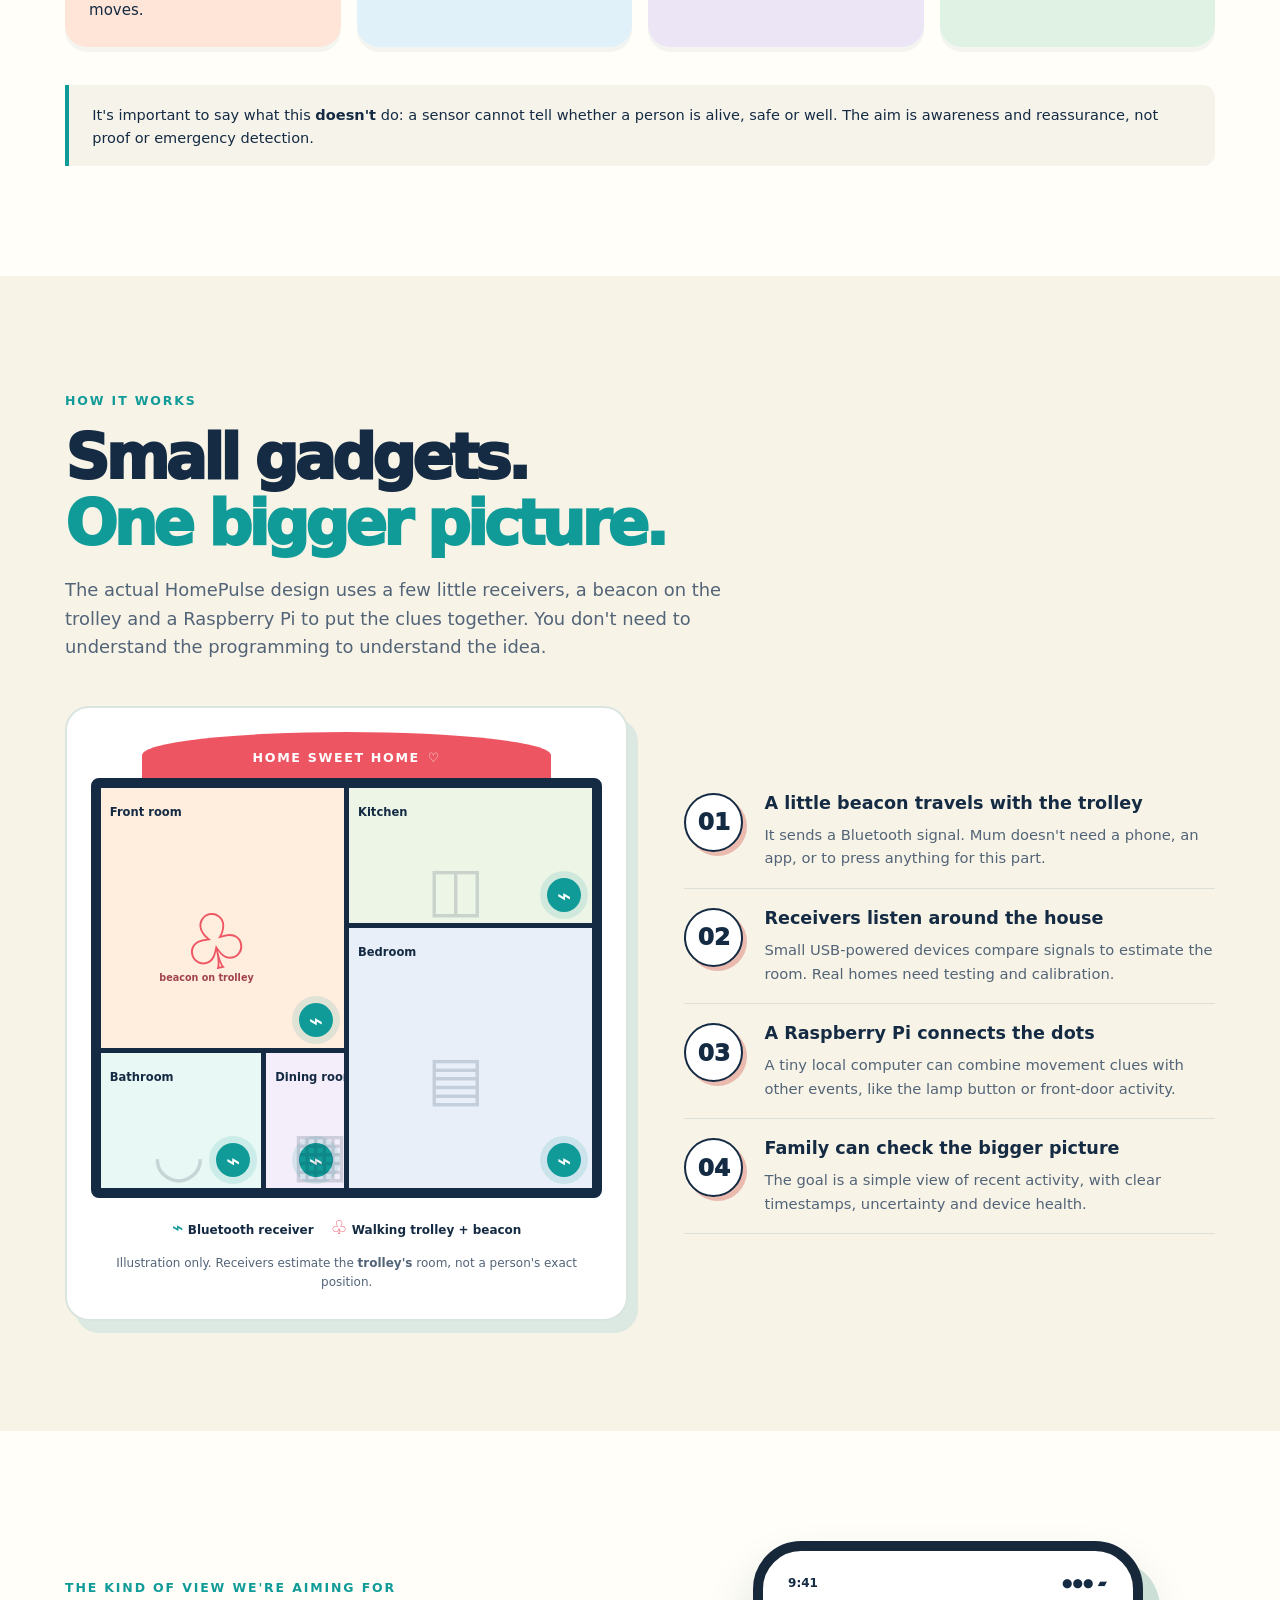
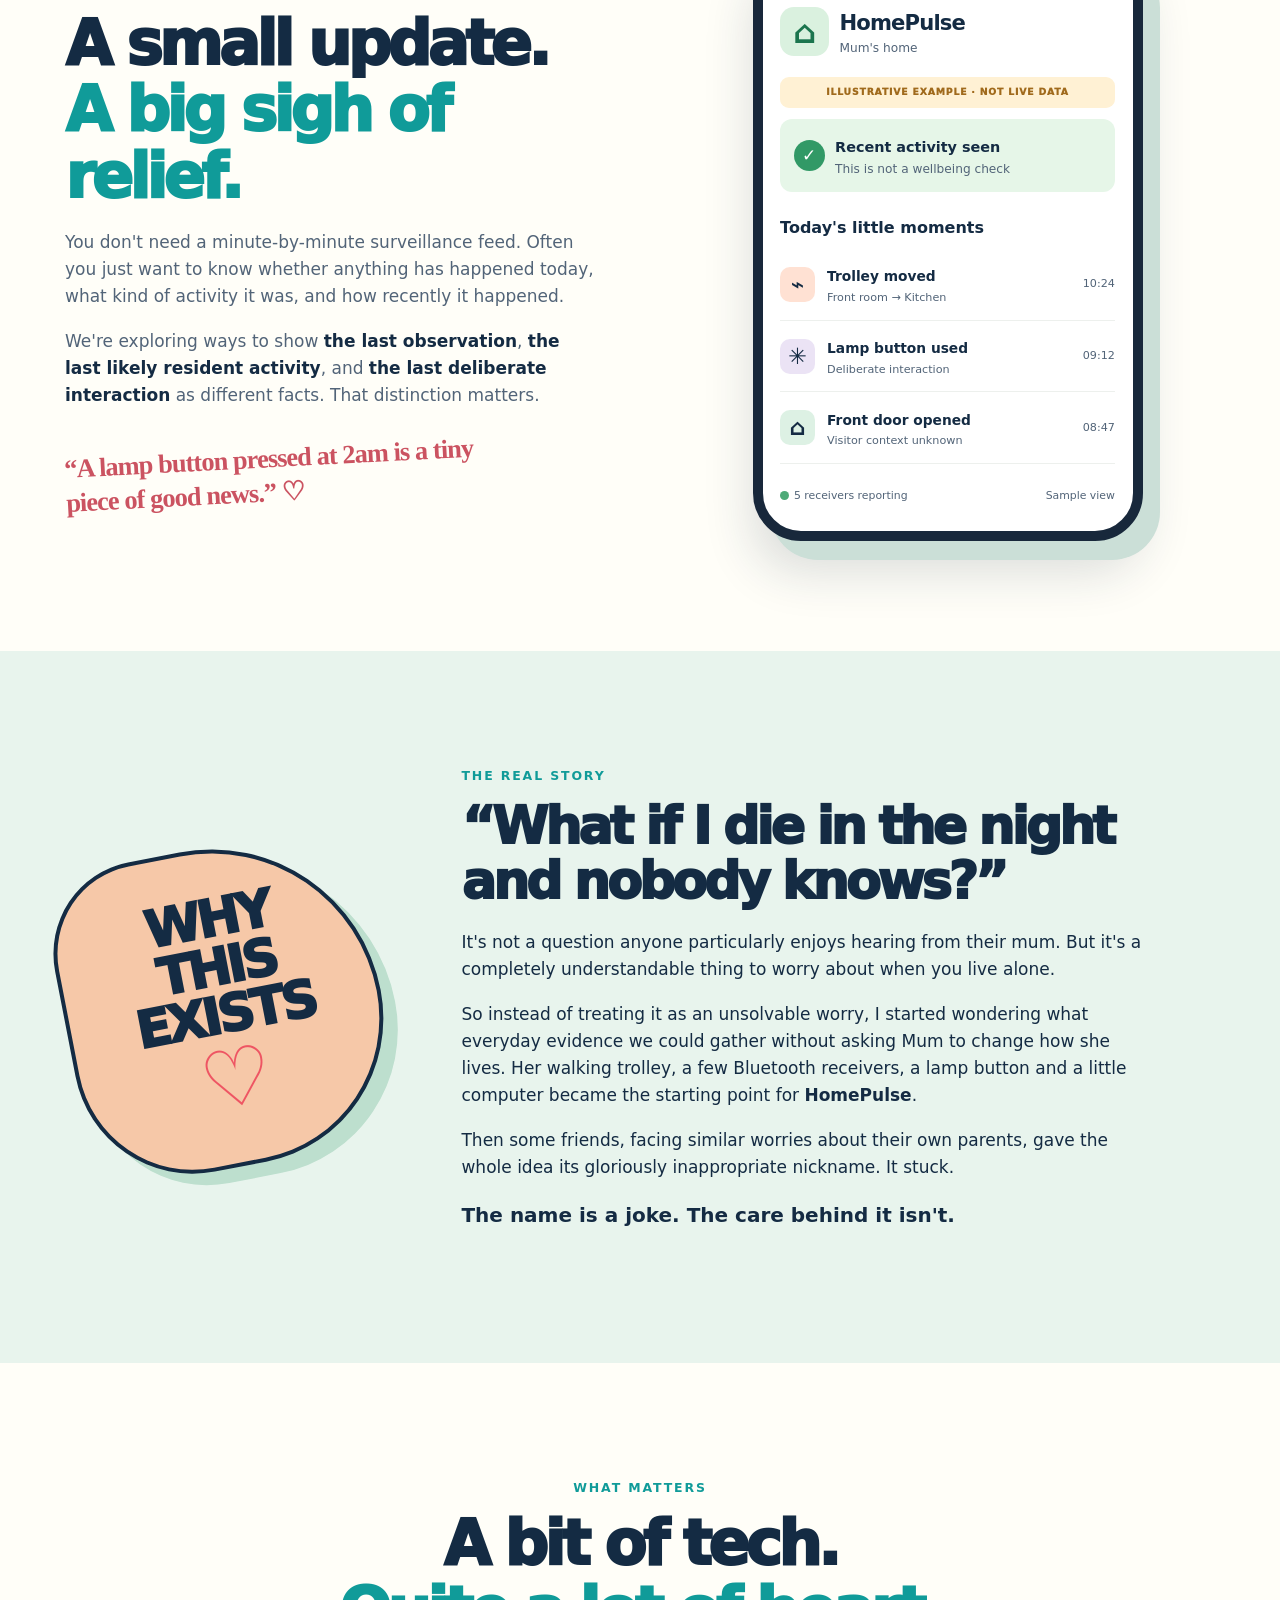
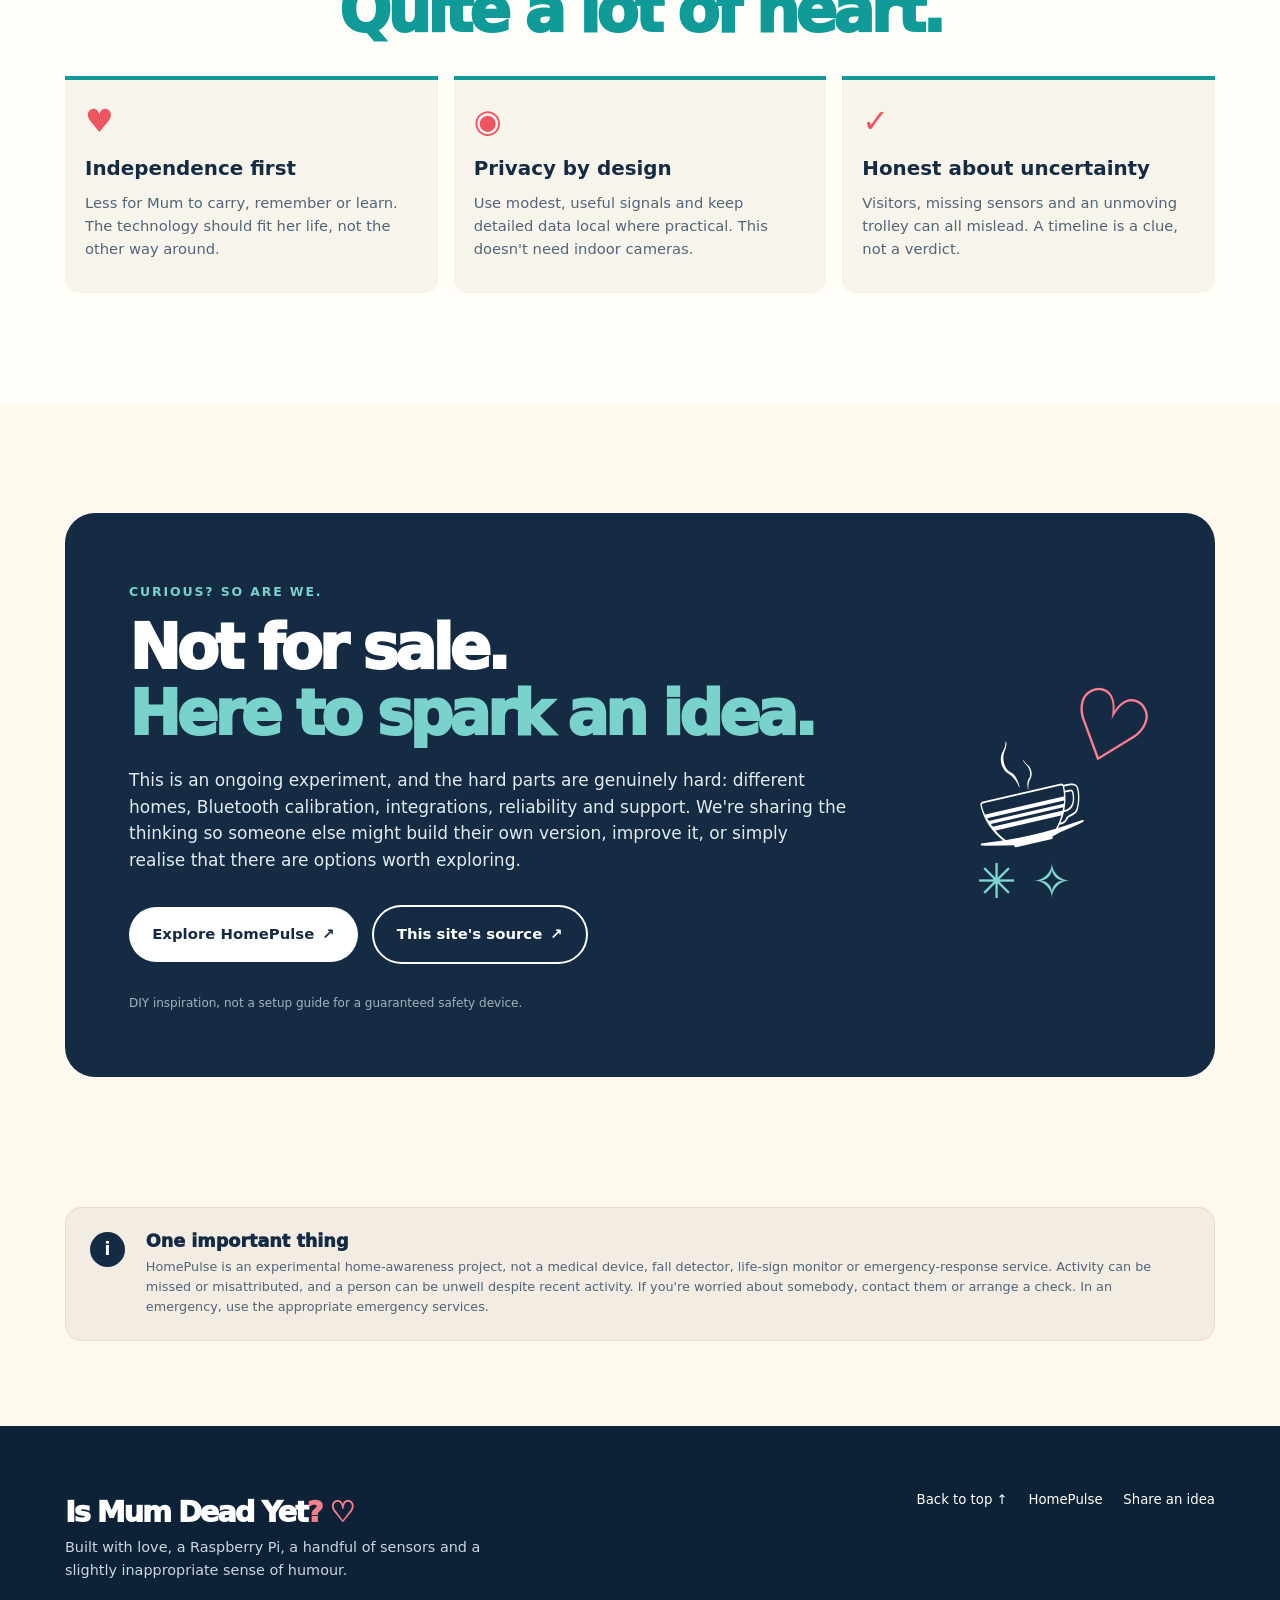
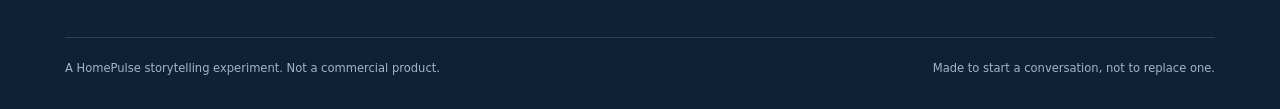
==== commit 57c485fe: "Preserve original poster tagline and avoid unsupported social preview image" ====
--- a/index.html
+++ b/index.html
@@ -8,7 +8,6 @@
   <meta property="og:type" content="website">
   <meta property="og:title" content="Is Mum Dead Yet? | A little dark humour. A lot of love.">
   <meta property="og:description" content="A home-awareness experiment, inspired by one mum's very reasonable question.">
-  <meta property="og:image" content="assets/mum-illustration.svg">
   <link rel="icon" type="image/svg+xml" href="assets/favicon.svg">
   <link rel="stylesheet" href="styles.css">
   <title>Is Mum Dead Yet? | The HomePulse experiment</title>
@@ -47,7 +46,7 @@
           <span class="art-caption"><span aria-hidden="true">♥</span> Independent living, with a little extra reassurance</span>
         </div>
       </div>
-      <div class="shell"><div class="hero-ribbon">Because sometimes a small sign of everyday life can mean a lot.</div></div>
+      <div class="shell"><div class="hero-ribbon">Because sometimes a kettle boiling is the best news of the day.</div></div>
     </section>
 
     <section class="section intro" id="idea" aria-labelledby="idea-title">
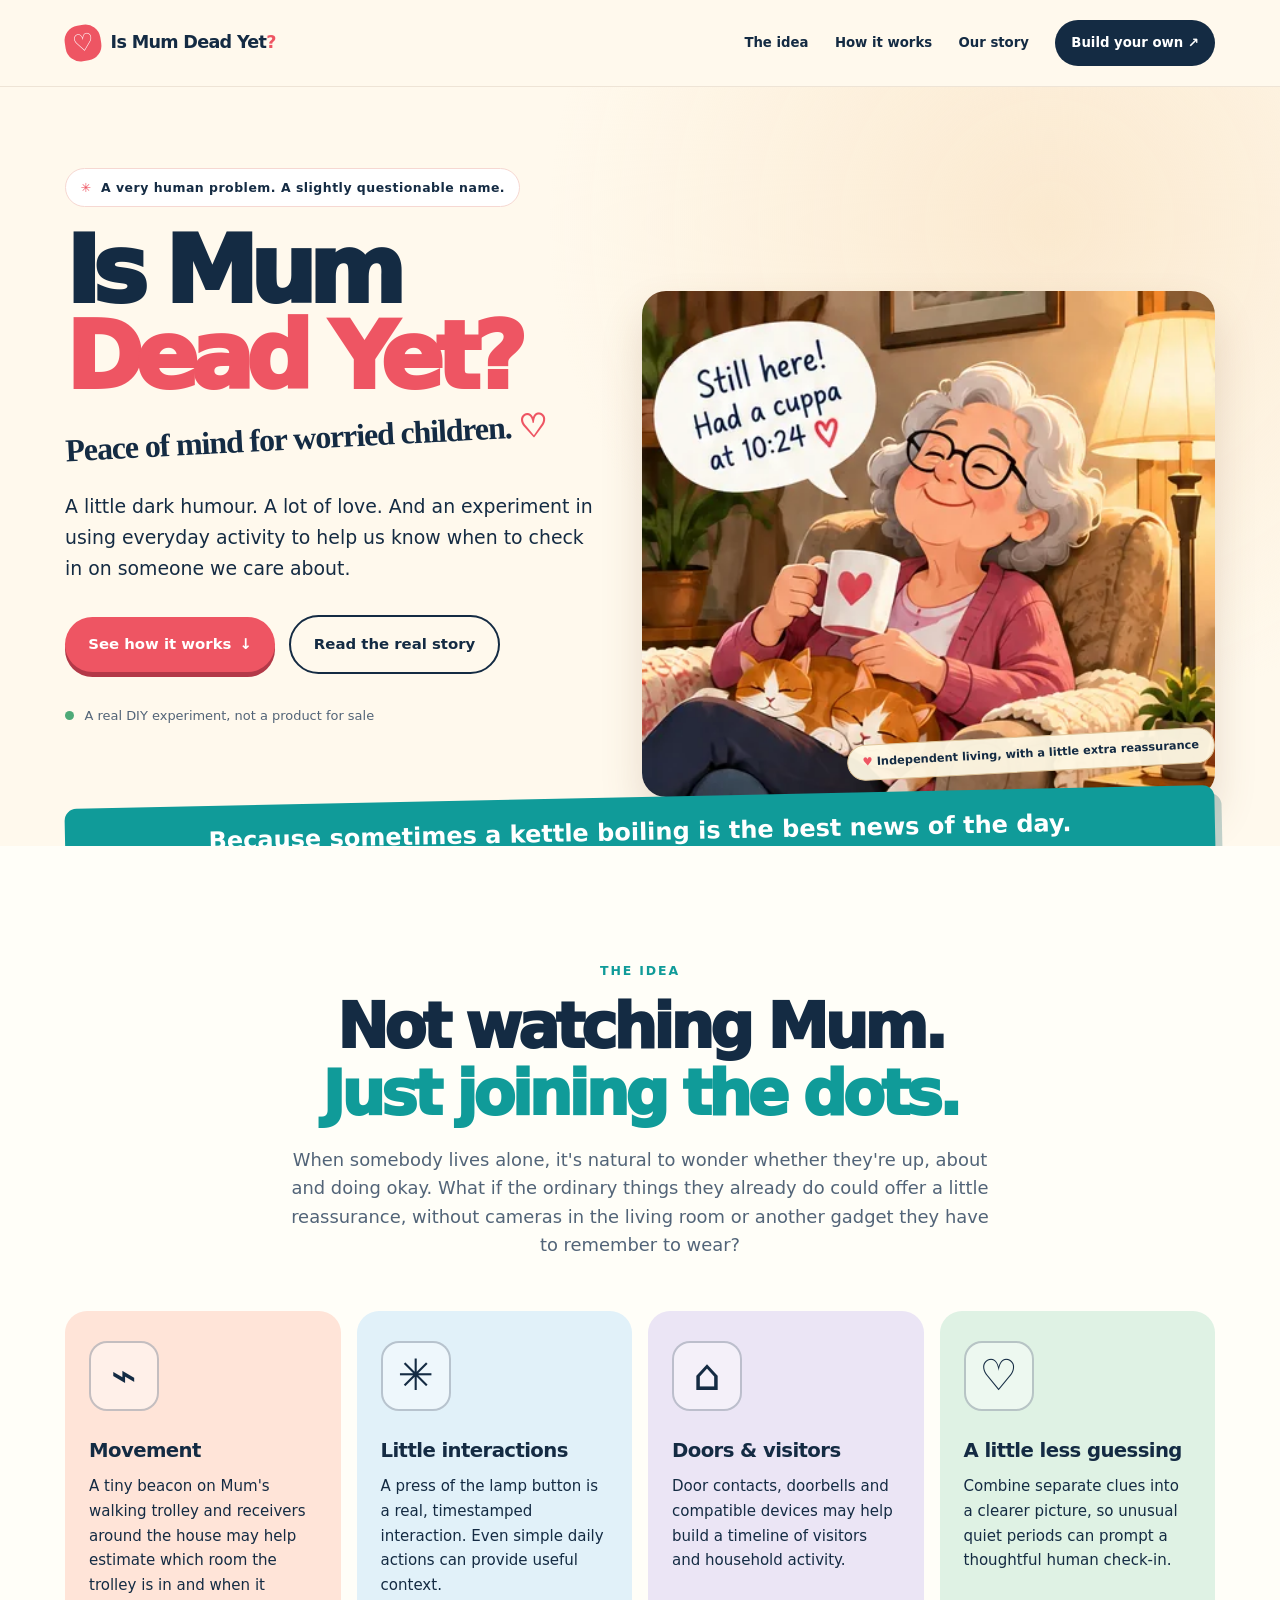
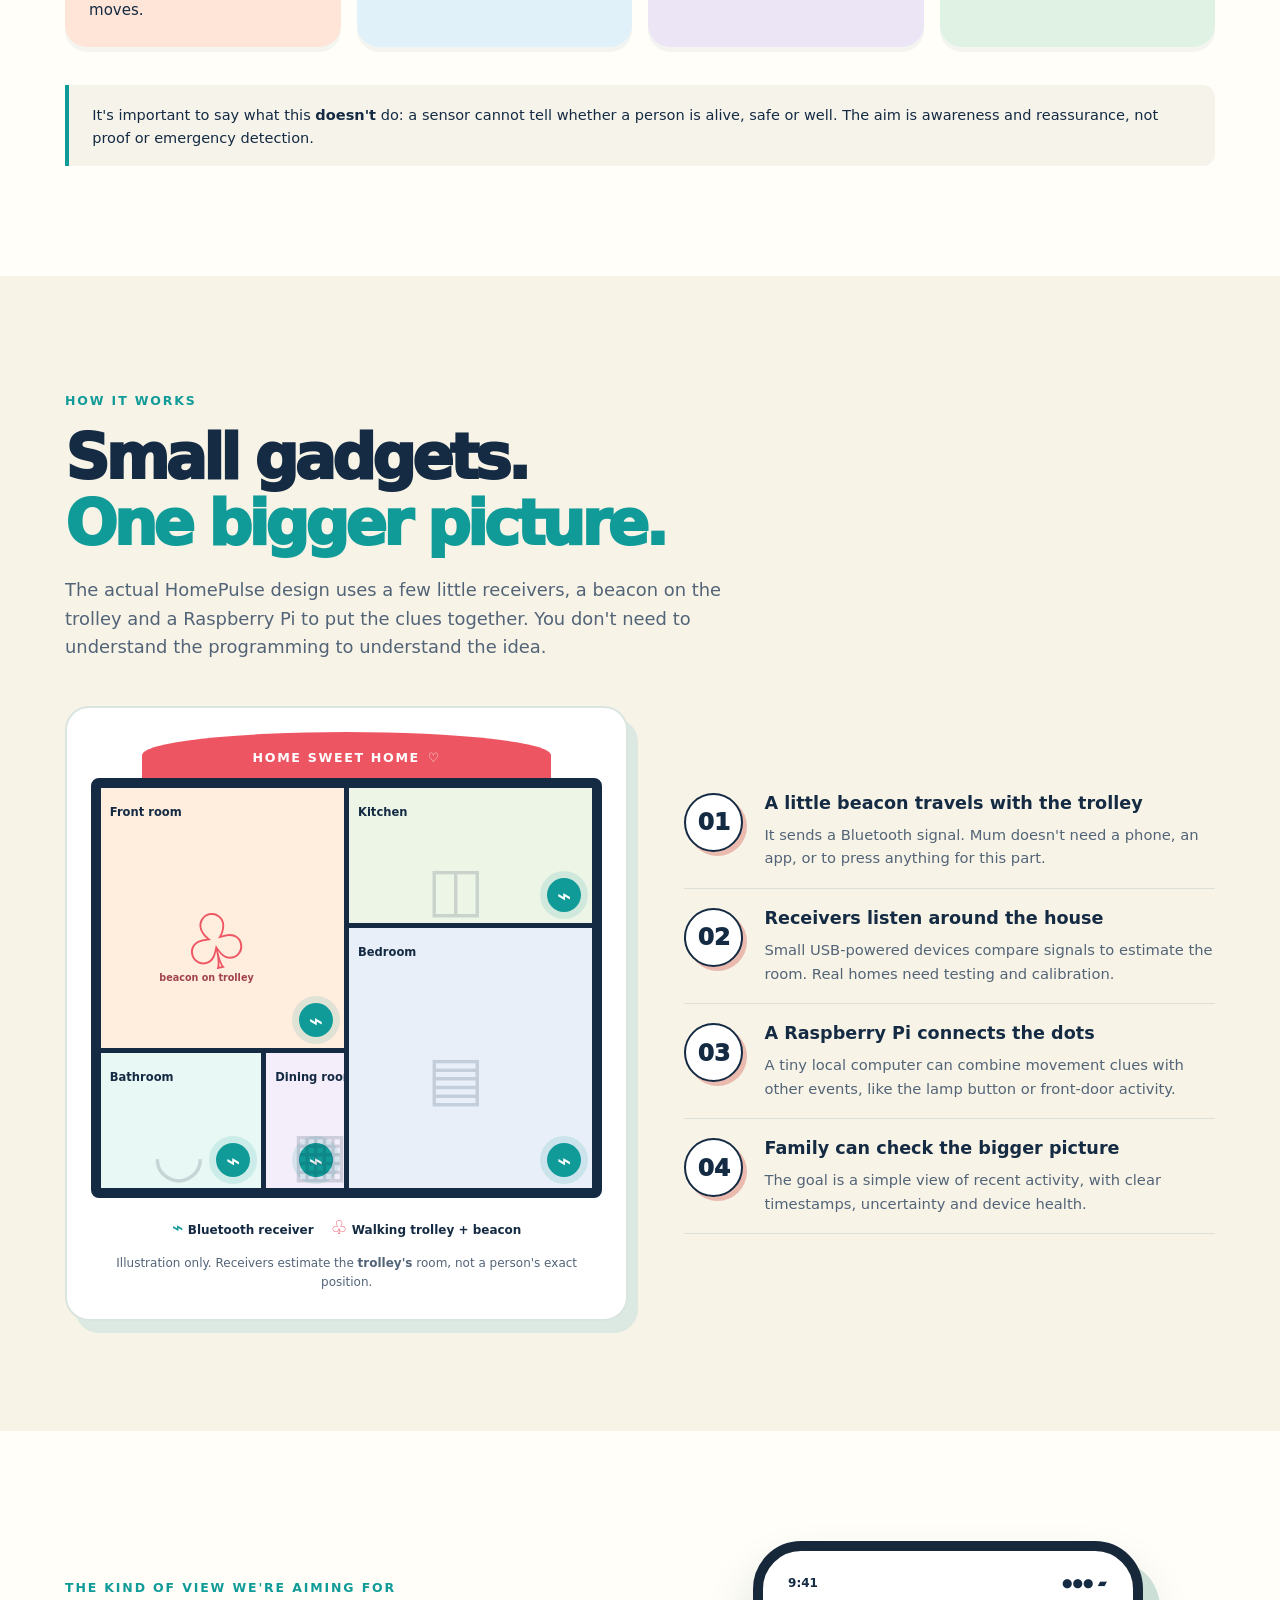
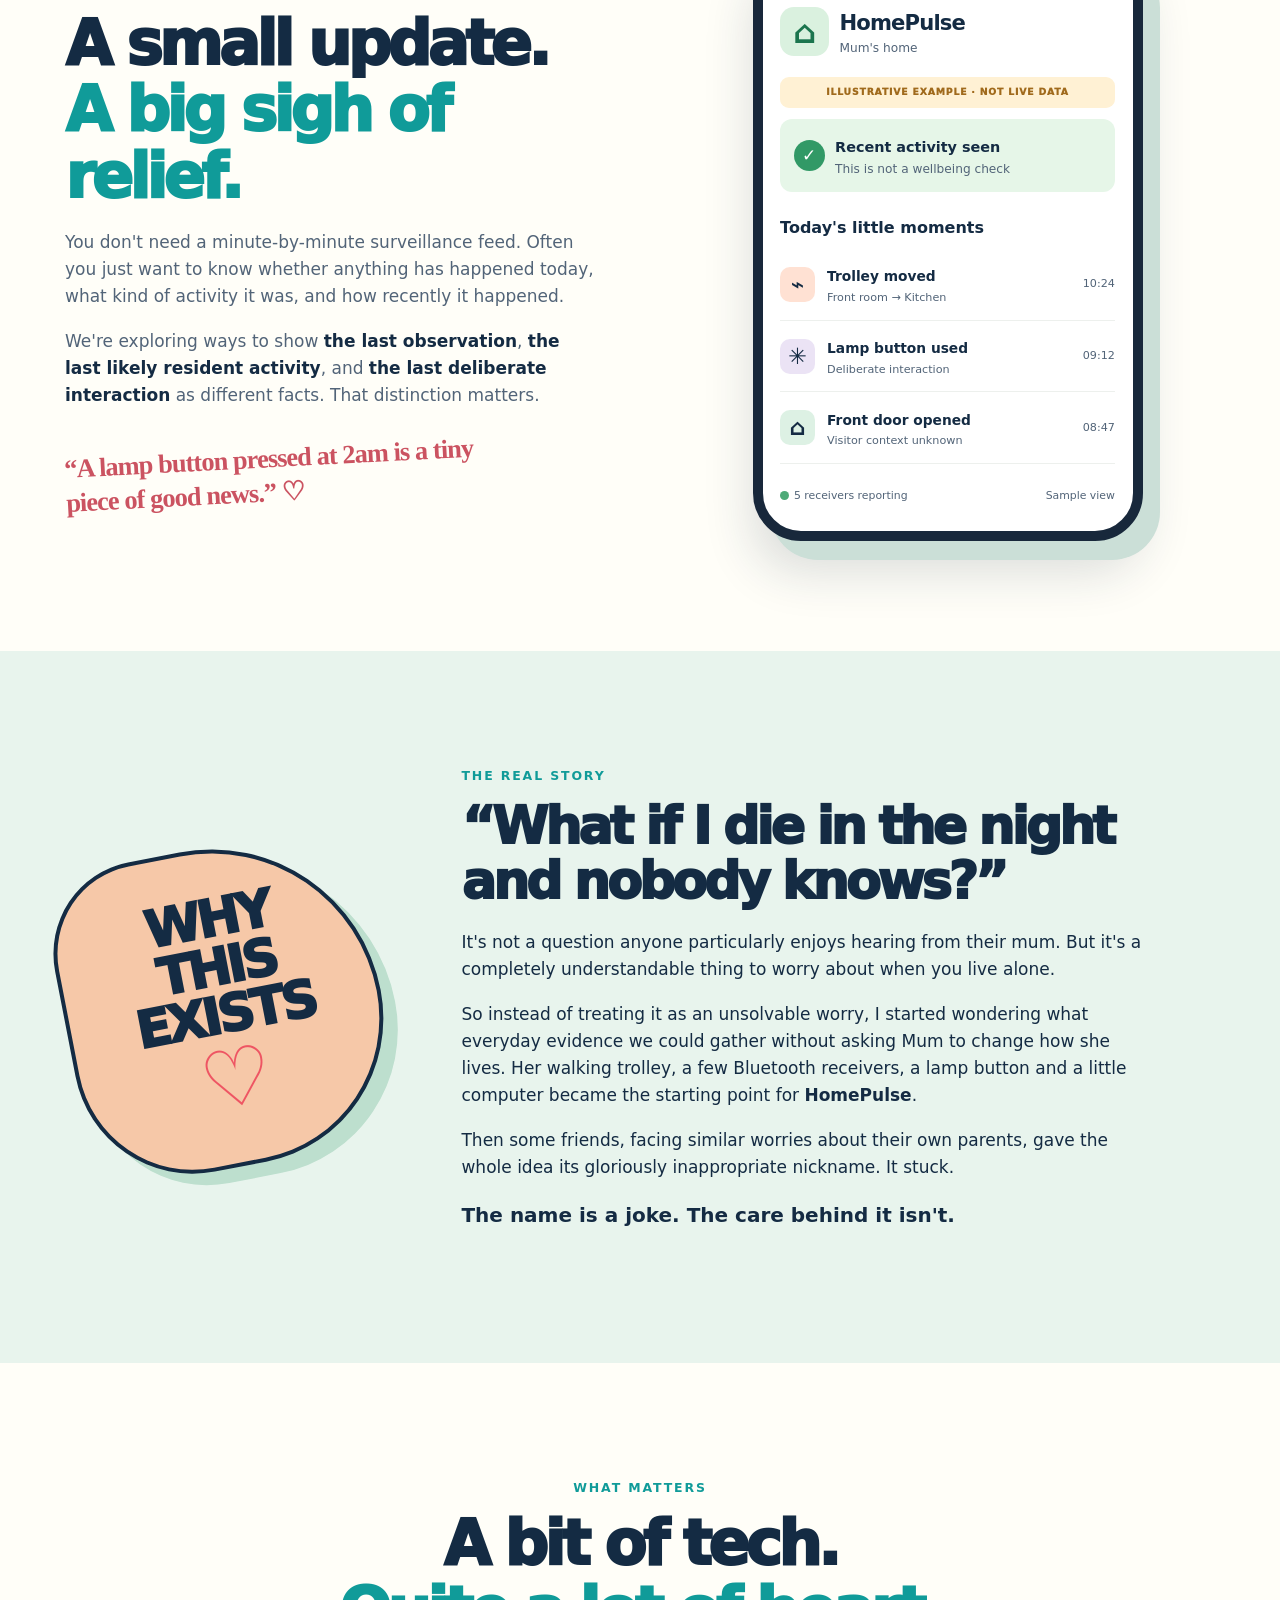
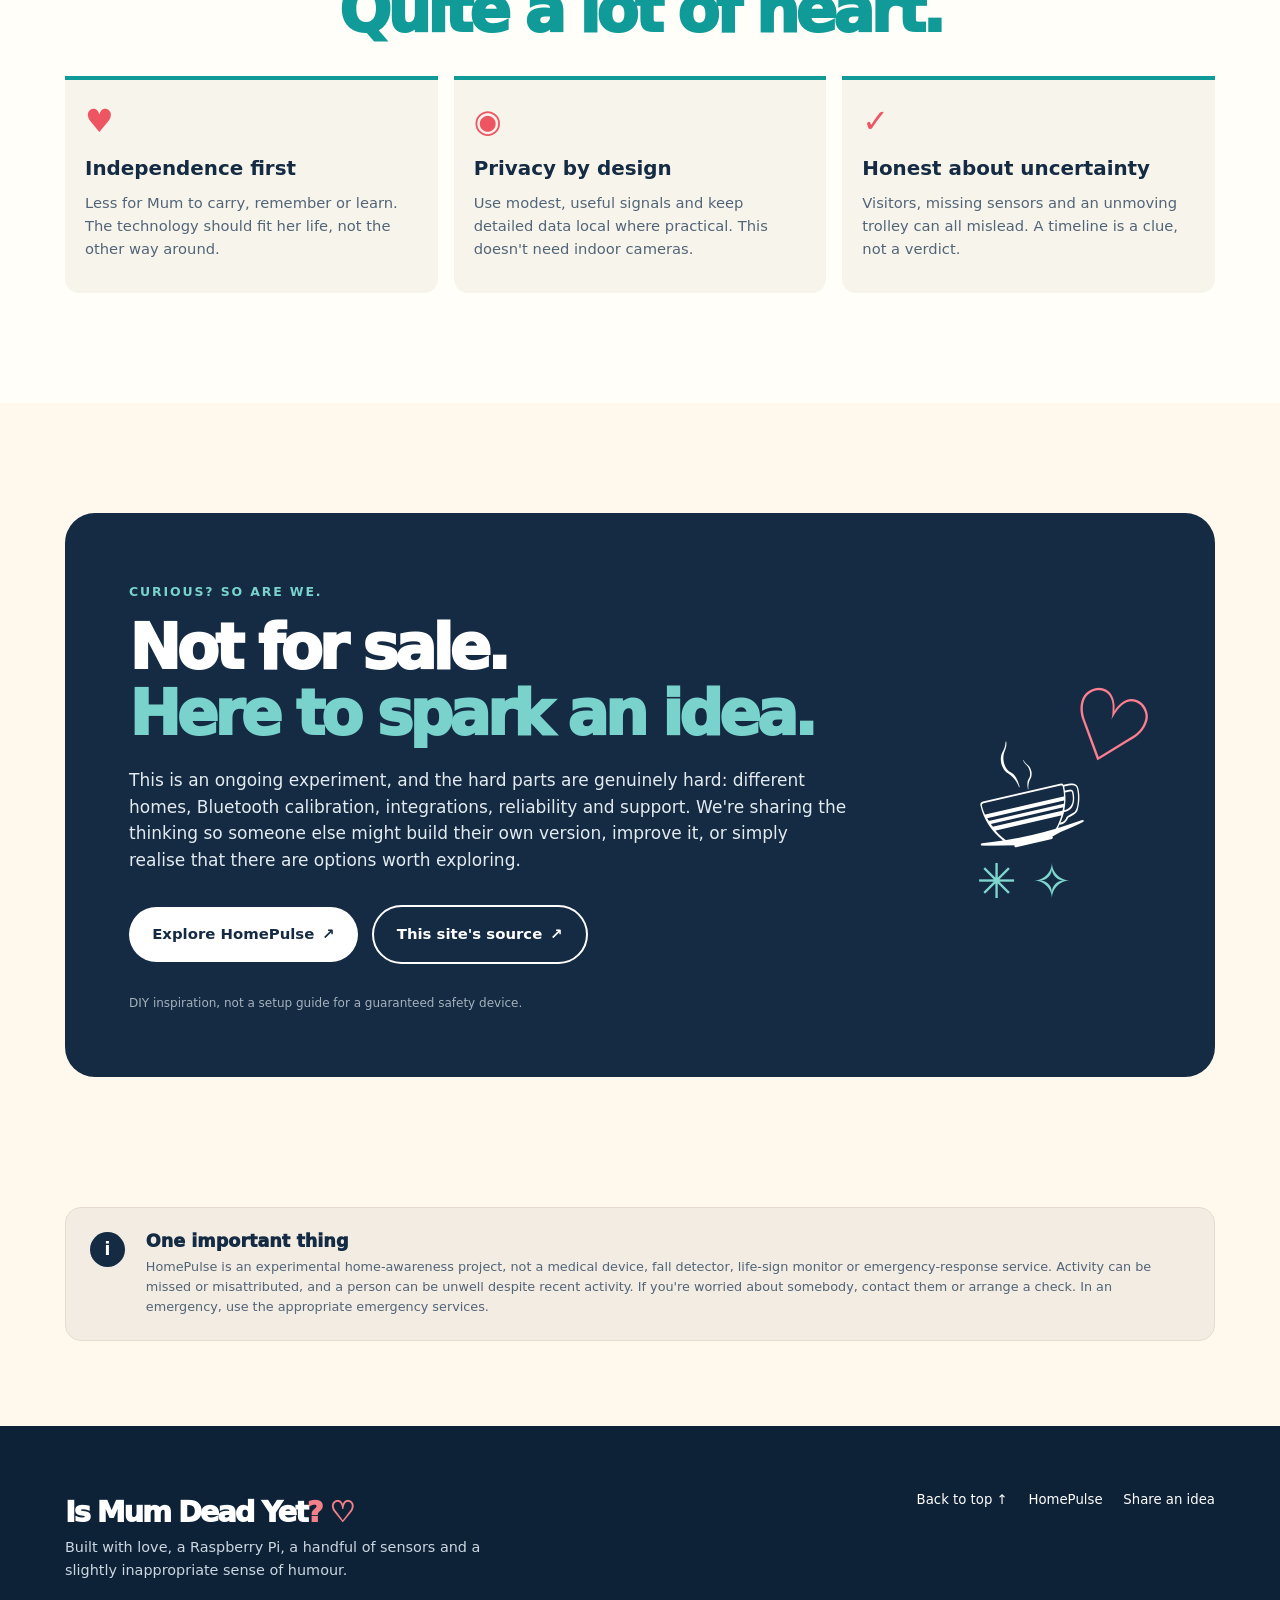
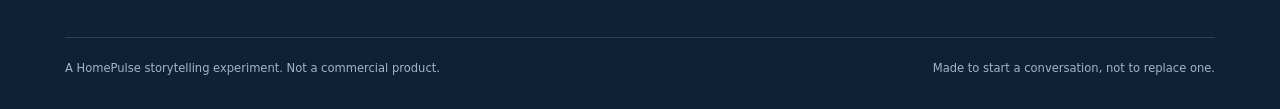
==== commit 12c50929: "Use original poster grandmother artwork for site hero" ====
--- a/index.html
+++ b/index.html
@@ -41,8 +41,8 @@
           <p class="status-line"><span class="status-dot" aria-hidden="true"></span> A real DIY experiment, not a product for sale</p>
         </div>
         <div class="hero-art">
-          <span class="bubble handwritten">“Still here!<br>Had a cuppa.” <span aria-hidden="true">♡</span></span>
-          <img src="assets/mum-illustration.svg" width="700" height="620" alt="Illustration of a smiling older woman relaxing with a cup of tea and a cat in her living room.">
+          
+          <img src="assets/hero-original-grandma.webp" width="452" height="399" alt="The original poster illustration: a smiling silver-haired grandmother with glasses, enjoying a cup of tea in her armchair with two sleeping ginger cats and a speech bubble saying Still here! Had a cuppa.">
           <span class="art-caption"><span aria-hidden="true">♥</span> Independent living, with a little extra reassurance</span>
         </div>
       </div>
--- a/styles.css
+++ b/styles.css
@@ -1,3 +1,3 @@
 :root{--navy:#142b43;--red:#ee5563;--teal:#109b99;--cream:#fff9ed;--paper:#fffef8;--muted:#526478;--line:#e8e6dc;--mint:#dff2e4;--peach:#ffe4d8;--blue:#e1f1f9;--lilac:#ebe5f5}
-*{box-sizing:border-box}html{scroll-behavior:smooth}body{margin:0;color:var(--navy);background:var(--cream);font:17px/1.58 system-ui,-apple-system,BlinkMacSystemFont,"Segoe UI",sans-serif}a{color:inherit}img{max-width:100%;height:auto}p{margin:0 0 1.1em}.shell{width:min(1150px,calc(100% - 48px));margin-inline:auto}.skip-link{position:absolute;left:1rem;top:-5rem;background:white;padding:.7rem;z-index:99}.skip-link:focus{top:1rem}.site-header{position:relative;background:var(--cream);border-bottom:1px solid #eee4d6;z-index:10}.header-inner{min-height:86px;display:flex;align-items:center;justify-content:space-between;gap:2rem}.wordmark{font-size:1.1rem;font-weight:900;letter-spacing:-.04em;text-decoration:none;display:flex;gap:.6rem;align-items:center;white-space:nowrap}.pulse-mark{display:grid;place-items:center;background:var(--red);color:white;border-radius:15px;transform:rotate(-9deg);width:36px;height:36px;font-size:1.5rem}.accent,.wordmark .accent{color:var(--red)}.nav{display:flex;align-items:center;gap:1.65rem;font-size:.83rem;font-weight:760}.nav a{text-decoration:none}.nav a:hover{text-decoration:underline}.nav-pill{background:var(--navy);color:white!important;padding:.78rem 1rem;border-radius:100px}.nav-pill:hover{background:#29465f;text-decoration:none!important}.hero{overflow:hidden;padding-top:65px;background:radial-gradient(circle at 82% 18%,#fbe9cf 0,transparent 41%),var(--cream)}.hero-grid{display:grid;grid-template-columns:.98fr 1.02fr;align-items:center;gap:1.6rem}.hero-copy{position:relative;z-index:1;padding:1rem 0 3.5rem}.eyebrow,.kicker{font-size:.78rem;letter-spacing:.15em;font-weight:900;text-transform:uppercase}.eyebrow{background:#fff;border:1px solid #f6d8d2;display:inline-block;padding:.55rem .9rem;border-radius:100px;letter-spacing:.04em;text-transform:none}.sparkle{color:var(--red);margin-right:.3rem}.hero h1{font-size:clamp(4.1rem,7.3vw,7.2rem);line-height:.92;letter-spacing:-.085em;margin:1.3rem 0 1.15rem;font-weight:1000;max-width:710px}.hero h1 span{display:block;color:var(--red)}.handwritten{font-family:"Comic Sans MS","Segoe Print","Bradley Hand",cursive;letter-spacing:-.035em}.hero-aside{font-size:clamp(1.45rem,2.6vw,2rem);line-height:1.17;transform:rotate(-3deg);margin:1rem 0 2.2rem;font-weight:700}.hero-aside span{color:var(--red)}.hero-lead{font-size:1.18rem;line-height:1.65;max-width:530px}.button-row{display:flex;align-items:center;flex-wrap:wrap;gap:.85rem;margin:1.9rem 0}.button{border-radius:100px;text-decoration:none;font-weight:850;font-size:.93rem;padding:1rem 1.45rem;display:inline-flex;align-items:center;justify-content:center;gap:.5rem;transition:transform .2s,background .2s}.button:hover{transform:translateY(-2px)}.button:focus-visible,a:focus-visible{outline:3px solid var(--teal);outline-offset:4px}.primary{background:var(--red);color:white;box-shadow:0 5px 0 #b33948}.secondary{border:2px solid var(--navy);background:transparent}.status-line{font-size:.81rem;color:var(--muted);margin-top:2rem}.status-dot,.online-dot{display:inline-block;width:9px;height:9px;border-radius:50%;background:#4eaa78;margin-right:.4rem}.hero-art{position:relative;align-self:stretch;display:flex;align-items:flex-end;justify-content:center;padding-top:60px}.hero-art img{width:min(100%,640px);filter:drop-shadow(0 22px 22px #82533422)}.bubble{position:absolute;right:0;top:8px;transform:rotate(8deg);padding:1rem 1.5rem;background:white;border:3px solid var(--navy);border-radius:50% 50% 48% 43%;font-weight:900;font-size:1.45rem;line-height:1.2;text-align:center;z-index:1;box-shadow:5px 7px 0 #f6ddbc}.bubble span{color:var(--red)}.art-caption{position:absolute;bottom:1.6rem;right:0;background:#fff9e5f0;border:1px solid #dfc59b;border-radius:50px;padding:.5rem .9rem;font-weight:800;font-size:.71rem;transform:rotate(-3deg)}.art-caption span{color:var(--red)}.hero-ribbon{color:white;background:var(--teal);font-size:clamp(1.1rem,2.3vw,1.5rem);text-align:center;font-weight:850;transform:rotate(-1.2deg);padding:1.05rem 1.4rem;margin:0 0 -1.4rem;position:relative;z-index:1;box-shadow:7px 8px 0 #095e6540;border-radius:12px}.section{padding:110px 0}.intro{background:var(--paper)}.section-heading{max-width:700px;margin-bottom:2.8rem}.section-heading.centered{text-align:center;margin:0 auto 3.2rem;max-width:800px}.kicker{color:var(--teal)}h2{font-size:clamp(2.4rem,4.8vw,4.4rem);line-height:1.08;letter-spacing:-.065em;margin:.7rem 0 1.2rem;font-weight:920}h2 em{color:var(--teal);font-style:normal}.section-heading p{color:var(--muted);font-size:1.12rem;max-width:710px}.centered p{margin-inline:auto}.feature-grid{display:grid;grid-template-columns:repeat(4,1fr);gap:1rem}.feature{border-radius:22px;padding:1.9rem 1.5rem 1.5rem;min-height:280px;box-shadow:0 5px 0 #142b430b}.peach{background:var(--peach)}.blue{background:var(--blue)}.lilac{background:var(--lilac)}.mint{background:var(--mint)}.icon-circle{font-size:2.7rem;line-height:1;border:2px solid #142b4340;border-radius:18px;width:70px;height:70px;display:grid;place-items:center;background:#ffffff70;margin-bottom:1.5rem}.feature h3{font-size:1.23rem;letter-spacing:-.03em;margin:0 0 .5rem}.feature p{font-size:.94rem;line-height:1.65;margin:0}.caveat{background:#f6f3eb;border-left:4px solid var(--teal);padding:1.1rem 1.45rem;margin:2.4rem 0 0;font-size:.91rem;border-radius:0 12px 12px 0}.how-section{background:#f8f3e7}.how-grid{display:grid;grid-template-columns:1.03fr .97fr;gap:3.5rem;align-items:center}.house-card{background:#fff;border:2px solid #dbe5df;border-radius:24px;padding:1.5rem;box-shadow:10px 12px 0 #dbe9e2}.house-roof{width:80%;margin:0 auto;border-radius:60% 60% 0 0;background:var(--red);color:white;text-align:center;padding:1rem .7rem .65rem;display:flex;justify-content:center;gap:.5rem;font-size:.79rem;letter-spacing:.13em;font-weight:900}.floorplan{border:5px solid var(--navy);border-radius:8px;display:grid;grid-template-columns:repeat(6,1fr);grid-template-rows:135px 120px 135px;background:#fcf9f1;gap:5px;padding:5px;background-color:var(--navy)}.room{position:relative;background:#fff9ef;padding:.55rem;overflow:hidden}.room-label{font-weight:850;font-size:.72rem;white-space:nowrap}.room-front{grid-column:1/4;grid-row:1/3;background:#ffedde}.room-kitchen{grid-column:4/7;grid-row:1/2;background:#edf5e7}.room-bedroom{grid-column:4/7;grid-row:2/4;background:#e8eff9}.room-bath{grid-column:1/3;grid-row:3;background:#e8f8f4}.room-dining{grid-column:3/4;grid-row:3;background:#f4eefa}.sensor{position:absolute;right:.7rem;bottom:.7rem;display:grid;place-items:center;width:34px;height:34px;background:var(--teal);color:white;border-radius:100%;font-size:1.5rem;font-weight:900;box-shadow:0 0 0 7px #109b9922}.trolley{position:absolute;top:45%;left:33%;font-size:4.8rem;color:var(--red);line-height:1;transform:rotate(-12deg)}.beacon-label{position:absolute;top:70%;left:24%;font-size:.6rem;font-weight:900;color:#a0434b}.room-doodle{position:absolute;left:32%;top:39%;color:#142b432a;font-size:3.8rem}.diagram-key{margin:.9rem 0 .1rem;font-size:.75rem;font-weight:800;text-align:center}.sensor.mini,.trolley.mini{display:inline;position:static;font-size:1.2rem;background:transparent;box-shadow:none;color:var(--teal)}.trolley.mini{color:var(--red)}.diagram-note{text-align:center;font-size:.75rem;color:var(--muted);margin:.7rem 0 .2rem}.steps{display:grid;gap:1.2rem}.step{display:grid;grid-template-columns:64px 1fr;gap:1rem;padding:0 0 1.15rem;border-bottom:1px solid #dcded8}.step-number{font-size:1.45rem;background:white;border:2px solid var(--navy);width:59px;height:59px;border-radius:50%;display:grid;place-items:center;font-weight:1000;box-shadow:4px 4px 0 #eabaae}.step h3{font-size:1.1rem;line-height:1.25;margin:0 0 .5rem}.step p{font-size:.92rem;color:var(--muted);margin:0}.dashboard-section{background:var(--paper)}.dashboard-grid{display:grid;grid-template-columns:1fr 1fr;gap:5rem;align-items:center}.dashboard-copy p{color:var(--muted)}.dashboard-copy strong{color:var(--navy)}.quote-tag{font-size:1.65rem;line-height:1.3;font-weight:800;color:#cb5361;transform:rotate(-3deg);margin-top:2rem;max-width:420px}.phone-wrap{display:flex;justify-content:center}.phone{width:min(390px,100%);background:#fff;border:10px solid #18283b;border-radius:48px;box-shadow:17px 19px 0 #cbdfd7,0 30px 50px #172b4229;padding:1.3rem 1.1rem 1.7rem}.phone-top{display:flex;justify-content:space-between;font-size:.75rem;font-weight:850;padding:.1rem .5rem .8rem}.app-heading{display:flex;align-items:center;gap:.65rem}.app-heading strong{font-size:1.32rem;letter-spacing:-.04em}.app-heading small,.app-banner small{display:block;color:var(--muted);font-size:.76rem}.app-house{display:grid;place-items:center;background:#daf1df;border-radius:14px;width:49px;height:49px;color:#1b754e;font-size:2rem;font-weight:bold}.demo-label{font-size:.58rem;letter-spacing:.09em;font-weight:950;color:#a06a1c;background:#fff1d4;border-radius:9px;padding:.5rem;text-align:center;margin:1.2rem 0 .7rem}.app-banner{display:flex;gap:.65rem;align-items:center;border-radius:12px;background:#e6f6e8;padding:.85rem}.app-check{display:grid;place-items:center;background:#319966;color:#fff;width:31px;height:31px;border-radius:50%;font-weight:900}.app-banner strong{font-size:.9rem}.phone h3{font-size:1rem;margin:1.4rem 0 .55rem}.event-list{padding:0;margin:0;list-style:none}.event-list li{display:grid;grid-template-columns:39px 1fr auto;align-items:center;gap:.5rem;border-bottom:1px solid #edf0ed;padding:.82rem 0}.event-list strong{font-size:.86rem}.event-list small{display:block;color:var(--muted);font-size:.7rem}.event-list time{font-size:.7rem;color:var(--muted)}.event-icon{display:grid;place-items:center;width:35px;height:35px;border-radius:10px;font-weight:900;font-size:1.4rem}.peach-icon{background:#ffe1d3}.lavender-icon{background:#ebe3f5}.green-icon{background:#ddf1e4}.phone-foot{display:flex;align-items:center;font-size:.68rem;color:var(--muted);margin-top:1.4rem;gap:.3rem}.phone-foot span:last-child{margin-left:auto}.online-dot{margin-right:0}.story-section{background:#e8f4ed}.story-grid{display:grid;grid-template-columns:.42fr 1fr;gap:5rem;align-items:center}.story-badge{border-radius:35% 65% 55% 45%;background:#f6c8a8;border:4px solid var(--navy);width:100%;min-height:320px;transform:rotate(-11deg);display:flex;flex-direction:column;justify-content:center;align-items:center;box-shadow:12px 14px 0 #bddfce}.story-badge>span:first-child{font-size:clamp(2rem,4vw,4rem);font-weight:1000;line-height:.95;text-align:center;letter-spacing:-.07em}.story-heart{color:var(--red);font-size:5rem;line-height:1}.story-copy h2{font-size:clamp(2rem,4vw,3.5rem)}.story-copy p{max-width:690px}.story-emphasis{font-weight:900;font-size:1.25rem}.principles-section{background:var(--paper)}.compact{margin-bottom:2rem!important}.principles-grid{display:grid;grid-template-columns:repeat(3,1fr);gap:1rem}.principles-grid article{border-top:4px solid var(--teal);padding:1rem 1.25rem;background:#f7f5eb;border-radius:0 0 14px 14px}.principles-grid article>span{font-size:2rem;color:var(--red)}.principles-grid h3{margin:.4rem 0}.principles-grid p{color:var(--muted);font-size:.92rem}.build-section{background:var(--cream)}.build-card{background:var(--navy);color:white;border-radius:30px;padding:clamp(2rem,5vw,5rem);display:grid;grid-template-columns:1fr .33fr;align-items:center;overflow:hidden}.build-card .kicker{color:#79d3cc}.build-card h2 em{color:#79d3cc}.build-card p{max-width:720px;color:#e3ebf0}.white{background:white;color:var(--navy)}.outline-white{border:2px solid white;color:white}.build-caption{font-size:.75rem;opacity:.7;margin:1rem 0 0}.build-decoration{position:relative;min-height:250px;display:grid;place-items:center}.build-mug{font-size:9rem;transform:rotate(-13deg)}.build-heart{position:absolute;top:-1rem;right:0;color:#fc7e90;font-size:6rem;transform:rotate(19deg)}.build-stars{position:absolute;bottom:0;color:#7fd7cf;font-size:3rem}.disclaimer-section{padding:20px 0 85px}.disclaimer{display:flex;gap:1.3rem;background:#f2ece2;padding:1.5rem;border-radius:16px;border:1px solid #e5dccf}.disclaimer-icon{flex:0 0 35px;background:var(--navy);color:white;width:35px;height:35px;display:grid;place-items:center;border-radius:50%;font-weight:900}.disclaimer h2{font-size:1.1rem;letter-spacing:0;margin:0 0 .35rem}.disclaimer p{font-size:.8rem;line-height:1.55;margin:0;color:var(--muted)}.footer{background:#0e2237;color:white;padding:4rem 0 2rem}.footer-grid{display:flex;justify-content:space-between;gap:2rem}.footer-title{font-size:1.8rem;font-weight:1000;letter-spacing:-.07em}.footer-title span{color:#f37f88}.footer-grid p{max-width:450px;color:#cbd7e1;font-size:.9rem}.footer-links{display:flex;gap:1.3rem;align-items:flex-start;flex-wrap:wrap;font-size:.83rem}.footer-links a{text-decoration:none}.footer-links a:hover{text-decoration:underline}.footer-bottom{display:flex;justify-content:space-between;gap:1rem;border-top:1px solid #ffffff23;padding-top:1.3rem;margin-top:2.5rem;color:#a2b5c5;font-size:.72rem}
-@media(max-width:930px){.nav{gap:.9rem}.hero-grid{grid-template-columns:1fr}.hero-copy{padding-bottom:0}.hero-art{padding-top:55px;max-width:630px;margin:auto}.bubble{right:5%}.feature-grid{grid-template-columns:repeat(2,1fr)}.how-grid,.dashboard-grid{grid-template-columns:1fr;gap:3rem}.house-card{max-width:620px}.dashboard-copy{max-width:700px}.story-grid{gap:2rem}.build-card{grid-template-columns:1fr .2fr}}@media(max-width:640px){body{font-size:16px}.shell{width:min(100% - 30px,1150px)}.header-inner{min-height:76px;align-items:flex-start;flex-direction:column;justify-content:center;gap:.8rem;padding:.8rem 0}.nav{width:100%;gap:1.2rem;overflow-x:auto;white-space:nowrap;font-size:.76rem;padding-bottom:.2rem}.nav-pill{padding:.45rem .7rem}.hero{padding-top:45px}.hero h1{font-size:clamp(3.8rem,15vw,6rem)}.hero-aside{font-size:1.5rem}.hero-lead{font-size:1.03rem}.hero-art{padding-top:80px}.bubble{font-size:1.1rem;padding:.7rem 1rem;top:4px}.art-caption{right:0;bottom:.3rem;font-size:.62rem}.hero-ribbon{font-size:1rem}.section{padding:75px 0}.feature-grid,.principles-grid{grid-template-columns:1fr}.feature{min-height:auto}.floorplan{grid-template-rows:100px 95px 100px}.room-label{font-size:.6rem}.room-doodle{font-size:2.5rem}.trolley{font-size:3.2rem}.beacon-label{font-size:.47rem;left:12%}.sensor{width:26px;height:26px;font-size:1rem;right:.3rem;bottom:.3rem}.house-card{padding:.8rem}.story-grid{grid-template-columns:1fr}.story-badge{width:210px;min-height:210px;margin:0 auto 1rem}.story-badge>span:first-child{font-size:2.5rem}.story-heart{font-size:3rem}.build-card{grid-template-columns:1fr;padding:2rem}.build-decoration{min-height:100px;opacity:.65}.build-mug{font-size:5rem}.build-heart{font-size:3rem;right:30%}.footer-grid,.footer-bottom{flex-direction:column}.footer-links{gap:1rem}.button{padding:.9rem 1.1rem}.phone{border-width:7px;border-radius:36px}.diagram-key{font-size:.59rem}}@media(prefers-reduced-motion:reduce){html{scroll-behavior:auto}.button{transition:none}}+*{box-sizing:border-box}html{scroll-behavior:smooth}body{margin:0;color:var(--navy);background:var(--cream);font:17px/1.58 system-ui,-apple-system,BlinkMacSystemFont,"Segoe UI",sans-serif}a{color:inherit}img{max-width:100%;height:auto}p{margin:0 0 1.1em}.shell{width:min(1150px,calc(100% - 48px));margin-inline:auto}.skip-link{position:absolute;left:1rem;top:-5rem;background:white;padding:.7rem;z-index:99}.skip-link:focus{top:1rem}.site-header{position:relative;background:var(--cream);border-bottom:1px solid #eee4d6;z-index:10}.header-inner{min-height:86px;display:flex;align-items:center;justify-content:space-between;gap:2rem}.wordmark{font-size:1.1rem;font-weight:900;letter-spacing:-.04em;text-decoration:none;display:flex;gap:.6rem;align-items:center;white-space:nowrap}.pulse-mark{display:grid;place-items:center;background:var(--red);color:white;border-radius:15px;transform:rotate(-9deg);width:36px;height:36px;font-size:1.5rem}.accent,.wordmark .accent{color:var(--red)}.nav{display:flex;align-items:center;gap:1.65rem;font-size:.83rem;font-weight:760}.nav a{text-decoration:none}.nav a:hover{text-decoration:underline}.nav-pill{background:var(--navy);color:white!important;padding:.78rem 1rem;border-radius:100px}.nav-pill:hover{background:#29465f;text-decoration:none!important}.hero{overflow:hidden;padding-top:65px;background:radial-gradient(circle at 82% 18%,#fbe9cf 0,transparent 41%),var(--cream)}.hero-grid{display:grid;grid-template-columns:.98fr 1.02fr;align-items:center;gap:1.6rem}.hero-copy{position:relative;z-index:1;padding:1rem 0 3.5rem}.eyebrow,.kicker{font-size:.78rem;letter-spacing:.15em;font-weight:900;text-transform:uppercase}.eyebrow{background:#fff;border:1px solid #f6d8d2;display:inline-block;padding:.55rem .9rem;border-radius:100px;letter-spacing:.04em;text-transform:none}.sparkle{color:var(--red);margin-right:.3rem}.hero h1{font-size:clamp(4.1rem,7.3vw,7.2rem);line-height:.92;letter-spacing:-.085em;margin:1.3rem 0 1.15rem;font-weight:1000;max-width:710px}.hero h1 span{display:block;color:var(--red)}.handwritten{font-family:"Comic Sans MS","Segoe Print","Bradley Hand",cursive;letter-spacing:-.035em}.hero-aside{font-size:clamp(1.45rem,2.6vw,2rem);line-height:1.17;transform:rotate(-3deg);margin:1rem 0 2.2rem;font-weight:700}.hero-aside span{color:var(--red)}.hero-lead{font-size:1.18rem;line-height:1.65;max-width:530px}.button-row{display:flex;align-items:center;flex-wrap:wrap;gap:.85rem;margin:1.9rem 0}.button{border-radius:100px;text-decoration:none;font-weight:850;font-size:.93rem;padding:1rem 1.45rem;display:inline-flex;align-items:center;justify-content:center;gap:.5rem;transition:transform .2s,background .2s}.button:hover{transform:translateY(-2px)}.button:focus-visible,a:focus-visible{outline:3px solid var(--teal);outline-offset:4px}.primary{background:var(--red);color:white;box-shadow:0 5px 0 #b33948}.secondary{border:2px solid var(--navy);background:transparent}.status-line{font-size:.81rem;color:var(--muted);margin-top:2rem}.status-dot,.online-dot{display:inline-block;width:9px;height:9px;border-radius:50%;background:#4eaa78;margin-right:.4rem}.hero-art{position:relative;align-self:stretch;display:flex;align-items:flex-end;justify-content:center;padding-top:60px}.hero-art img{width:min(100%,640px);height:auto;border-radius:24px;box-shadow:0 22px 42px #82533430}.bubble span{color:var(--red)}.art-caption{position:absolute;bottom:1.6rem;right:0;background:#fff9e5f0;border:1px solid #dfc59b;border-radius:50px;padding:.5rem .9rem;font-weight:800;font-size:.71rem;transform:rotate(-3deg)}.art-caption span{color:var(--red)}.hero-ribbon{color:white;background:var(--teal);font-size:clamp(1.1rem,2.3vw,1.5rem);text-align:center;font-weight:850;transform:rotate(-1.2deg);padding:1.05rem 1.4rem;margin:0 0 -1.4rem;position:relative;z-index:1;box-shadow:7px 8px 0 #095e6540;border-radius:12px}.section{padding:110px 0}.intro{background:var(--paper)}.section-heading{max-width:700px;margin-bottom:2.8rem}.section-heading.centered{text-align:center;margin:0 auto 3.2rem;max-width:800px}.kicker{color:var(--teal)}h2{font-size:clamp(2.4rem,4.8vw,4.4rem);line-height:1.08;letter-spacing:-.065em;margin:.7rem 0 1.2rem;font-weight:920}h2 em{color:var(--teal);font-style:normal}.section-heading p{color:var(--muted);font-size:1.12rem;max-width:710px}.centered p{margin-inline:auto}.feature-grid{display:grid;grid-template-columns:repeat(4,1fr);gap:1rem}.feature{border-radius:22px;padding:1.9rem 1.5rem 1.5rem;min-height:280px;box-shadow:0 5px 0 #142b430b}.peach{background:var(--peach)}.blue{background:var(--blue)}.lilac{background:var(--lilac)}.mint{background:var(--mint)}.icon-circle{font-size:2.7rem;line-height:1;border:2px solid #142b4340;border-radius:18px;width:70px;height:70px;display:grid;place-items:center;background:#ffffff70;margin-bottom:1.5rem}.feature h3{font-size:1.23rem;letter-spacing:-.03em;margin:0 0 .5rem}.feature p{font-size:.94rem;line-height:1.65;margin:0}.caveat{background:#f6f3eb;border-left:4px solid var(--teal);padding:1.1rem 1.45rem;margin:2.4rem 0 0;font-size:.91rem;border-radius:0 12px 12px 0}.how-section{background:#f8f3e7}.how-grid{display:grid;grid-template-columns:1.03fr .97fr;gap:3.5rem;align-items:center}.house-card{background:#fff;border:2px solid #dbe5df;border-radius:24px;padding:1.5rem;box-shadow:10px 12px 0 #dbe9e2}.house-roof{width:80%;margin:0 auto;border-radius:60% 60% 0 0;background:var(--red);color:white;text-align:center;padding:1rem .7rem .65rem;display:flex;justify-content:center;gap:.5rem;font-size:.79rem;letter-spacing:.13em;font-weight:900}.floorplan{border:5px solid var(--navy);border-radius:8px;display:grid;grid-template-columns:repeat(6,1fr);grid-template-rows:135px 120px 135px;background:#fcf9f1;gap:5px;padding:5px;background-color:var(--navy)}.room{position:relative;background:#fff9ef;padding:.55rem;overflow:hidden}.room-label{font-weight:850;font-size:.72rem;white-space:nowrap}.room-front{grid-column:1/4;grid-row:1/3;background:#ffedde}.room-kitchen{grid-column:4/7;grid-row:1/2;background:#edf5e7}.room-bedroom{grid-column:4/7;grid-row:2/4;background:#e8eff9}.room-bath{grid-column:1/3;grid-row:3;background:#e8f8f4}.room-dining{grid-column:3/4;grid-row:3;background:#f4eefa}.sensor{position:absolute;right:.7rem;bottom:.7rem;display:grid;place-items:center;width:34px;height:34px;background:var(--teal);color:white;border-radius:100%;font-size:1.5rem;font-weight:900;box-shadow:0 0 0 7px #109b9922}.trolley{position:absolute;top:45%;left:33%;font-size:4.8rem;color:var(--red);line-height:1;transform:rotate(-12deg)}.beacon-label{position:absolute;top:70%;left:24%;font-size:.6rem;font-weight:900;color:#a0434b}.room-doodle{position:absolute;left:32%;top:39%;color:#142b432a;font-size:3.8rem}.diagram-key{margin:.9rem 0 .1rem;font-size:.75rem;font-weight:800;text-align:center}.sensor.mini,.trolley.mini{display:inline;position:static;font-size:1.2rem;background:transparent;box-shadow:none;color:var(--teal)}.trolley.mini{color:var(--red)}.diagram-note{text-align:center;font-size:.75rem;color:var(--muted);margin:.7rem 0 .2rem}.steps{display:grid;gap:1.2rem}.step{display:grid;grid-template-columns:64px 1fr;gap:1rem;padding:0 0 1.15rem;border-bottom:1px solid #dcded8}.step-number{font-size:1.45rem;background:white;border:2px solid var(--navy);width:59px;height:59px;border-radius:50%;display:grid;place-items:center;font-weight:1000;box-shadow:4px 4px 0 #eabaae}.step h3{font-size:1.1rem;line-height:1.25;margin:0 0 .5rem}.step p{font-size:.92rem;color:var(--muted);margin:0}.dashboard-section{background:var(--paper)}.dashboard-grid{display:grid;grid-template-columns:1fr 1fr;gap:5rem;align-items:center}.dashboard-copy p{color:var(--muted)}.dashboard-copy strong{color:var(--navy)}.quote-tag{font-size:1.65rem;line-height:1.3;font-weight:800;color:#cb5361;transform:rotate(-3deg);margin-top:2rem;max-width:420px}.phone-wrap{display:flex;justify-content:center}.phone{width:min(390px,100%);background:#fff;border:10px solid #18283b;border-radius:48px;box-shadow:17px 19px 0 #cbdfd7,0 30px 50px #172b4229;padding:1.3rem 1.1rem 1.7rem}.phone-top{display:flex;justify-content:space-between;font-size:.75rem;font-weight:850;padding:.1rem .5rem .8rem}.app-heading{display:flex;align-items:center;gap:.65rem}.app-heading strong{font-size:1.32rem;letter-spacing:-.04em}.app-heading small,.app-banner small{display:block;color:var(--muted);font-size:.76rem}.app-house{display:grid;place-items:center;background:#daf1df;border-radius:14px;width:49px;height:49px;color:#1b754e;font-size:2rem;font-weight:bold}.demo-label{font-size:.58rem;letter-spacing:.09em;font-weight:950;color:#a06a1c;background:#fff1d4;border-radius:9px;padding:.5rem;text-align:center;margin:1.2rem 0 .7rem}.app-banner{display:flex;gap:.65rem;align-items:center;border-radius:12px;background:#e6f6e8;padding:.85rem}.app-check{display:grid;place-items:center;background:#319966;color:#fff;width:31px;height:31px;border-radius:50%;font-weight:900}.app-banner strong{font-size:.9rem}.phone h3{font-size:1rem;margin:1.4rem 0 .55rem}.event-list{padding:0;margin:0;list-style:none}.event-list li{display:grid;grid-template-columns:39px 1fr auto;align-items:center;gap:.5rem;border-bottom:1px solid #edf0ed;padding:.82rem 0}.event-list strong{font-size:.86rem}.event-list small{display:block;color:var(--muted);font-size:.7rem}.event-list time{font-size:.7rem;color:var(--muted)}.event-icon{display:grid;place-items:center;width:35px;height:35px;border-radius:10px;font-weight:900;font-size:1.4rem}.peach-icon{background:#ffe1d3}.lavender-icon{background:#ebe3f5}.green-icon{background:#ddf1e4}.phone-foot{display:flex;align-items:center;font-size:.68rem;color:var(--muted);margin-top:1.4rem;gap:.3rem}.phone-foot span:last-child{margin-left:auto}.online-dot{margin-right:0}.story-section{background:#e8f4ed}.story-grid{display:grid;grid-template-columns:.42fr 1fr;gap:5rem;align-items:center}.story-badge{border-radius:35% 65% 55% 45%;background:#f6c8a8;border:4px solid var(--navy);width:100%;min-height:320px;transform:rotate(-11deg);display:flex;flex-direction:column;justify-content:center;align-items:center;box-shadow:12px 14px 0 #bddfce}.story-badge>span:first-child{font-size:clamp(2rem,4vw,4rem);font-weight:1000;line-height:.95;text-align:center;letter-spacing:-.07em}.story-heart{color:var(--red);font-size:5rem;line-height:1}.story-copy h2{font-size:clamp(2rem,4vw,3.5rem)}.story-copy p{max-width:690px}.story-emphasis{font-weight:900;font-size:1.25rem}.principles-section{background:var(--paper)}.compact{margin-bottom:2rem!important}.principles-grid{display:grid;grid-template-columns:repeat(3,1fr);gap:1rem}.principles-grid article{border-top:4px solid var(--teal);padding:1rem 1.25rem;background:#f7f5eb;border-radius:0 0 14px 14px}.principles-grid article>span{font-size:2rem;color:var(--red)}.principles-grid h3{margin:.4rem 0}.principles-grid p{color:var(--muted);font-size:.92rem}.build-section{background:var(--cream)}.build-card{background:var(--navy);color:white;border-radius:30px;padding:clamp(2rem,5vw,5rem);display:grid;grid-template-columns:1fr .33fr;align-items:center;overflow:hidden}.build-card .kicker{color:#79d3cc}.build-card h2 em{color:#79d3cc}.build-card p{max-width:720px;color:#e3ebf0}.white{background:white;color:var(--navy)}.outline-white{border:2px solid white;color:white}.build-caption{font-size:.75rem;opacity:.7;margin:1rem 0 0}.build-decoration{position:relative;min-height:250px;display:grid;place-items:center}.build-mug{font-size:9rem;transform:rotate(-13deg)}.build-heart{position:absolute;top:-1rem;right:0;color:#fc7e90;font-size:6rem;transform:rotate(19deg)}.build-stars{position:absolute;bottom:0;color:#7fd7cf;font-size:3rem}.disclaimer-section{padding:20px 0 85px}.disclaimer{display:flex;gap:1.3rem;background:#f2ece2;padding:1.5rem;border-radius:16px;border:1px solid #e5dccf}.disclaimer-icon{flex:0 0 35px;background:var(--navy);color:white;width:35px;height:35px;display:grid;place-items:center;border-radius:50%;font-weight:900}.disclaimer h2{font-size:1.1rem;letter-spacing:0;margin:0 0 .35rem}.disclaimer p{font-size:.8rem;line-height:1.55;margin:0;color:var(--muted)}.footer{background:#0e2237;color:white;padding:4rem 0 2rem}.footer-grid{display:flex;justify-content:space-between;gap:2rem}.footer-title{font-size:1.8rem;font-weight:1000;letter-spacing:-.07em}.footer-title span{color:#f37f88}.footer-grid p{max-width:450px;color:#cbd7e1;font-size:.9rem}.footer-links{display:flex;gap:1.3rem;align-items:flex-start;flex-wrap:wrap;font-size:.83rem}.footer-links a{text-decoration:none}.footer-links a:hover{text-decoration:underline}.footer-bottom{display:flex;justify-content:space-between;gap:1rem;border-top:1px solid #ffffff23;padding-top:1.3rem;margin-top:2.5rem;color:#a2b5c5;font-size:.72rem}
+@media(max-width:930px){.nav{gap:.9rem}.hero-grid{grid-template-columns:1fr}.hero-copy{padding-bottom:0}.hero-art{padding-top:55px;max-width:630px;margin:auto}.bubble{right:5%}.feature-grid{grid-template-columns:repeat(2,1fr)}.how-grid,.dashboard-grid{grid-template-columns:1fr;gap:3rem}.house-card{max-width:620px}.dashboard-copy{max-width:700px}.story-grid{gap:2rem}.build-card{grid-template-columns:1fr .2fr}}@media(max-width:640px){body{font-size:16px}.shell{width:min(100% - 30px,1150px)}.header-inner{min-height:76px;align-items:flex-start;flex-direction:column;justify-content:center;gap:.8rem;padding:.8rem 0}.nav{width:100%;gap:1.2rem;overflow-x:auto;white-space:nowrap;font-size:.76rem;padding-bottom:.2rem}.nav-pill{padding:.45rem .7rem}.hero{padding-top:45px}.hero h1{font-size:clamp(3.8rem,15vw,6rem)}.hero-aside{font-size:1.5rem}.hero-lead{font-size:1.03rem}.hero-art{padding-top:80px}.art-caption{right:0;bottom:.3rem;font-size:.62rem}.hero-ribbon{font-size:1rem}.section{padding:75px 0}.feature-grid,.principles-grid{grid-template-columns:1fr}.feature{min-height:auto}.floorplan{grid-template-rows:100px 95px 100px}.room-label{font-size:.6rem}.room-doodle{font-size:2.5rem}.trolley{font-size:3.2rem}.beacon-label{font-size:.47rem;left:12%}.sensor{width:26px;height:26px;font-size:1rem;right:.3rem;bottom:.3rem}.house-card{padding:.8rem}.story-grid{grid-template-columns:1fr}.story-badge{width:210px;min-height:210px;margin:0 auto 1rem}.story-badge>span:first-child{font-size:2.5rem}.story-heart{font-size:3rem}.build-card{grid-template-columns:1fr;padding:2rem}.build-decoration{min-height:100px;opacity:.65}.build-mug{font-size:5rem}.build-heart{font-size:3rem;right:30%}.footer-grid,.footer-bottom{flex-direction:column}.footer-links{gap:1rem}.button{padding:.9rem 1.1rem}.phone{border-width:7px;border-radius:36px}.diagram-key{font-size:.59rem}}@media(prefers-reduced-motion:reduce){html{scroll-behavior:auto}.button{transition:none}}
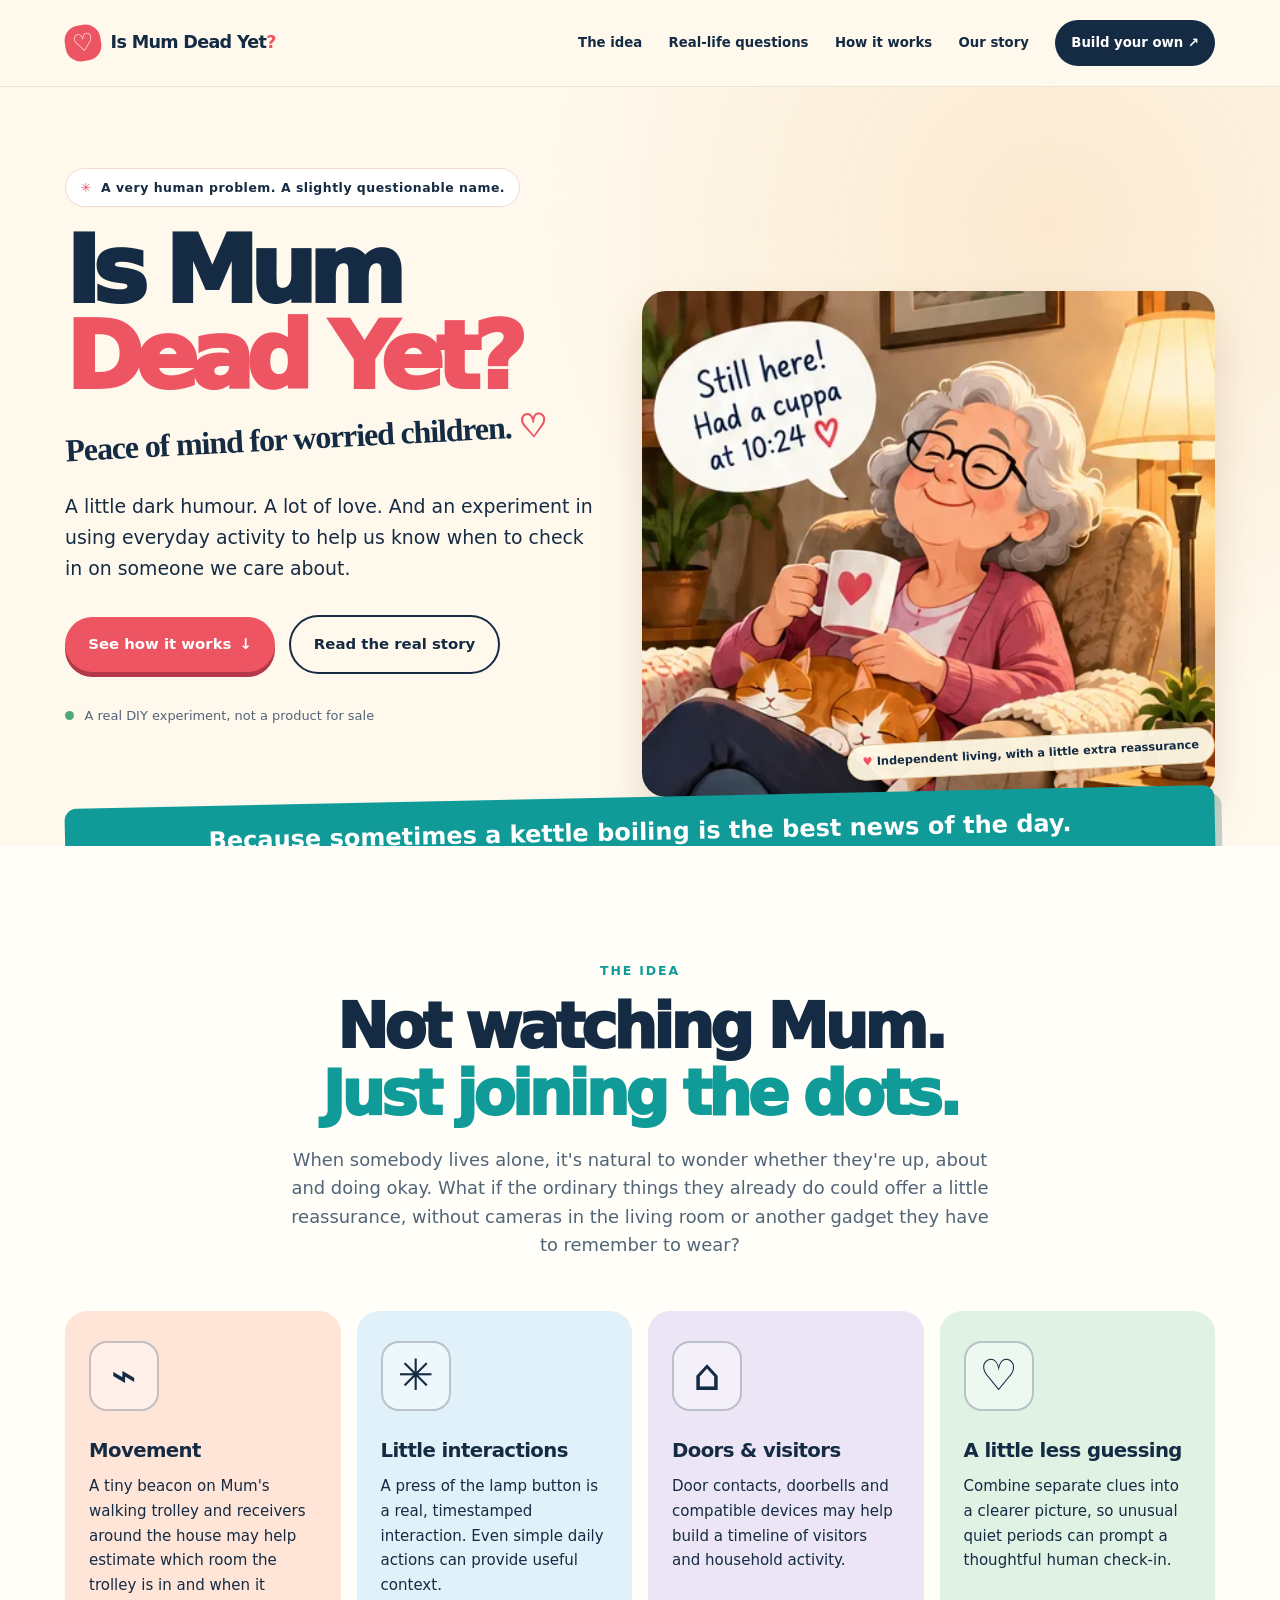
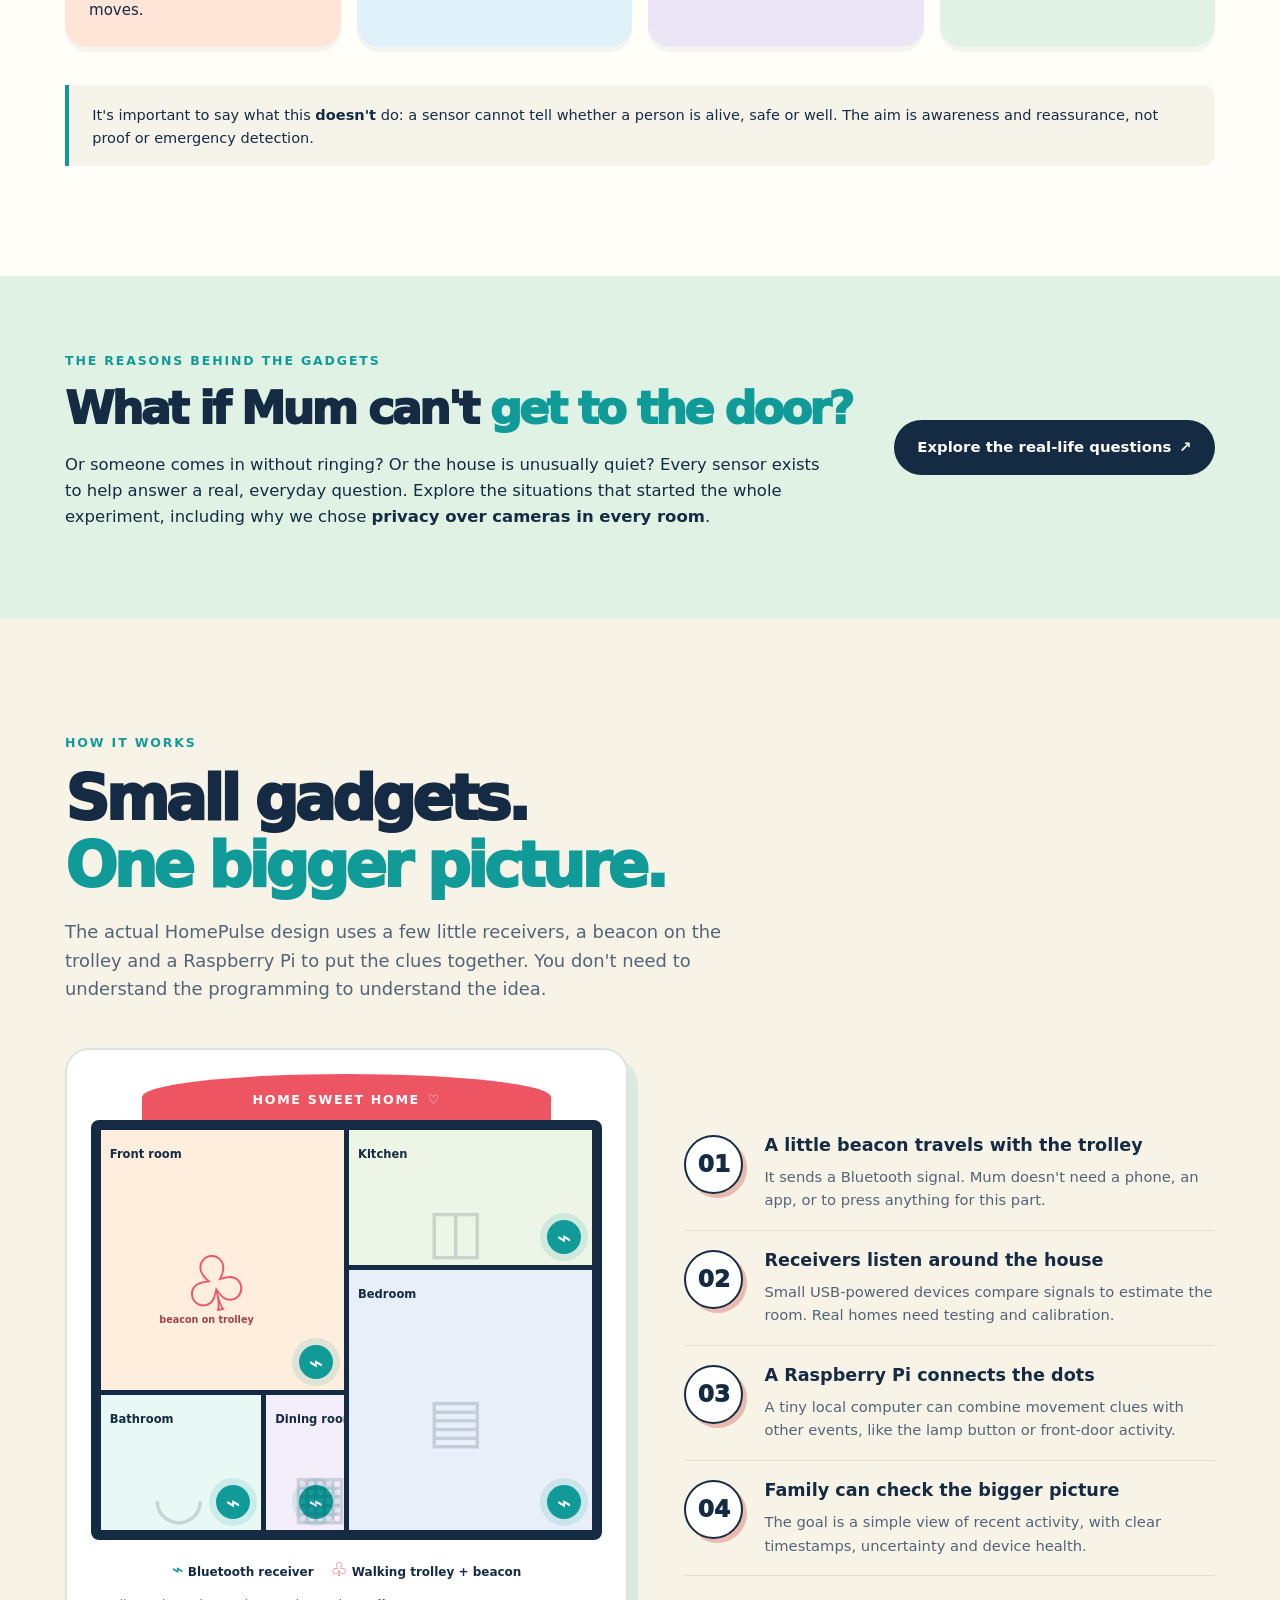
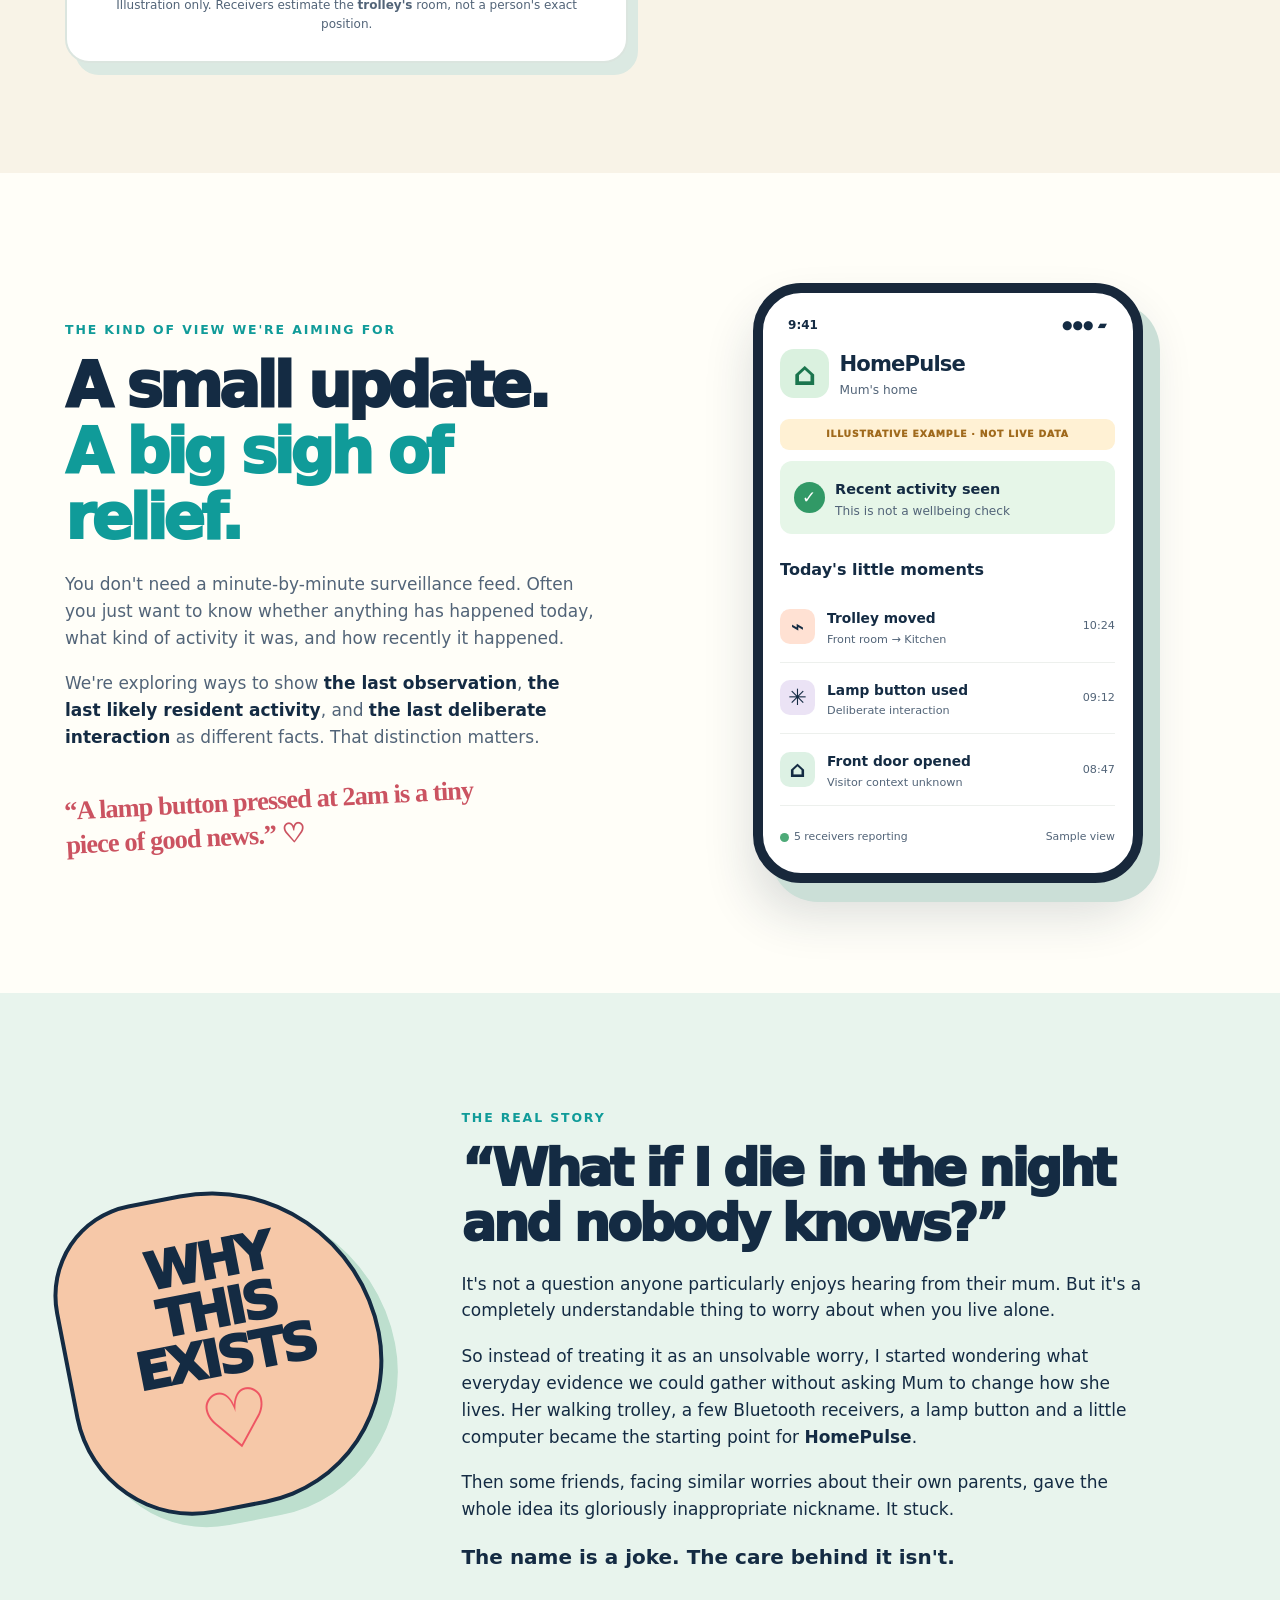
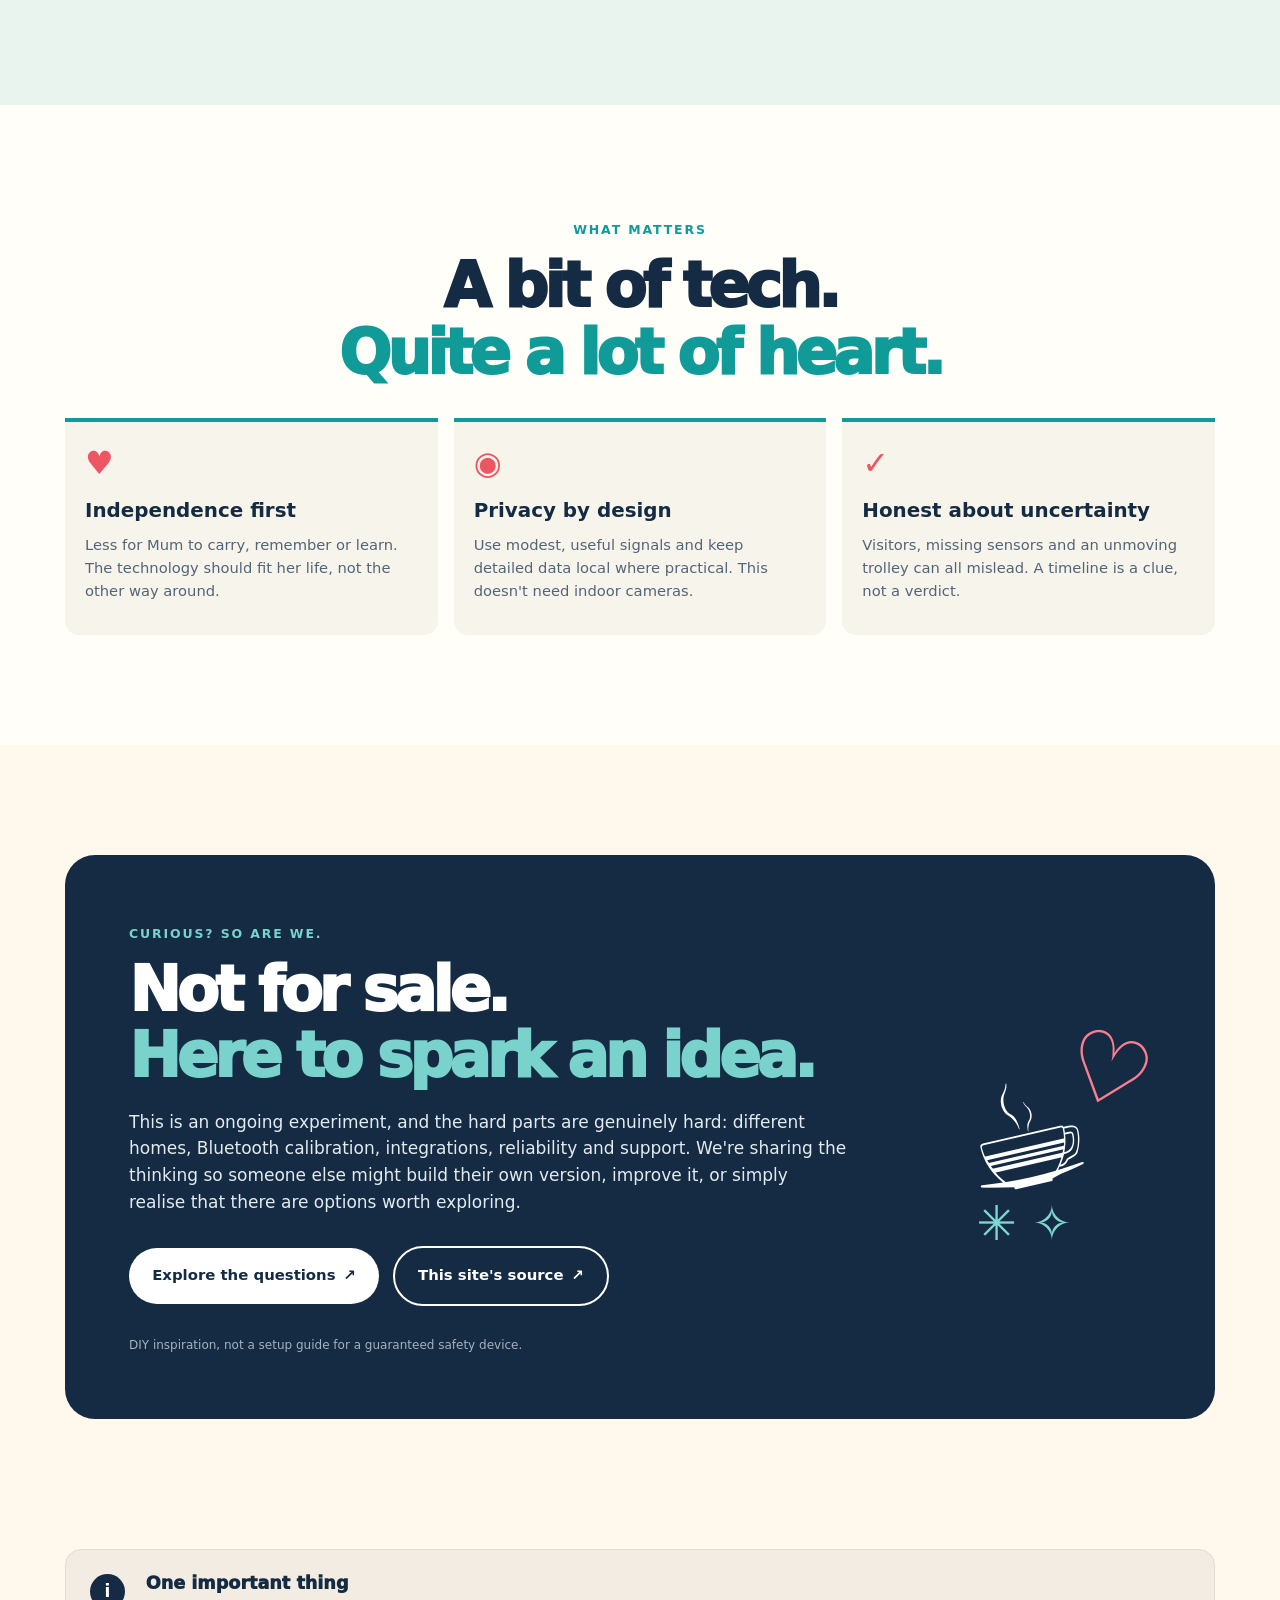
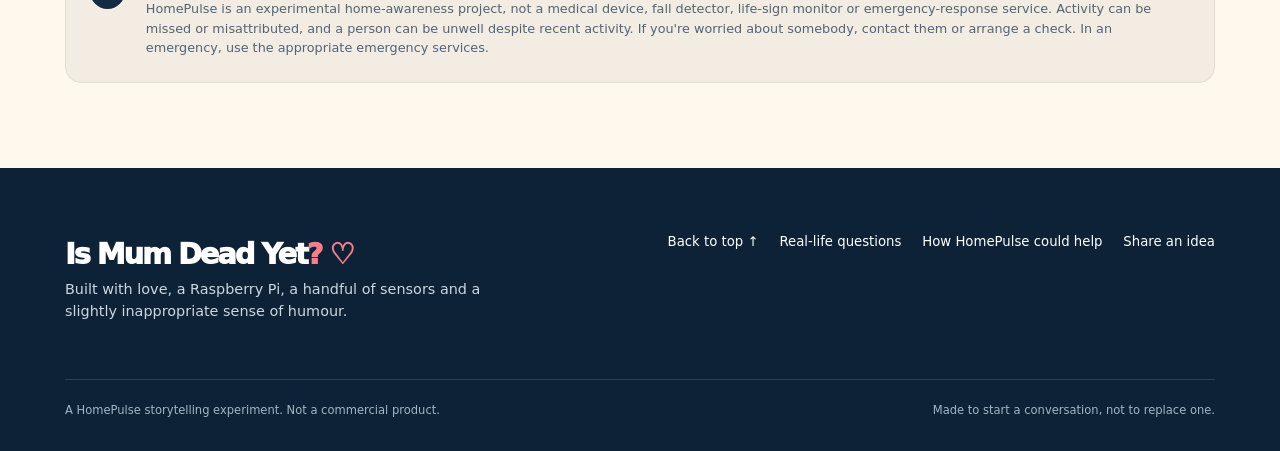
==== commit 736b5674: "Explain real-life HomePulse questions and link the new page" ====
--- a/index.html
+++ b/index.html
@@ -10,6 +10,7 @@
   <meta property="og:description" content="A home-awareness experiment, inspired by one mum's very reasonable question.">
   <link rel="icon" type="image/svg+xml" href="assets/favicon.svg">
   <link rel="stylesheet" href="styles.css">
+  <link rel="stylesheet" href="questions.css">
   <title>Is Mum Dead Yet? | The HomePulse experiment</title>
 </head>
 <body>
@@ -19,6 +20,7 @@
       <a class="wordmark" href="#top" aria-label="Is Mum Dead Yet? home"><span class="pulse-mark" aria-hidden="true">♡</span> <span>Is Mum Dead Yet<span class="accent">?</span></span></a>
       <nav class="nav" aria-label="Main navigation">
         <a href="#idea">The idea</a>
+        <a href="questions.html">Real-life questions</a>
         <a href="#how-it-works">How it works</a>
         <a href="#story">Our story</a>
         <a class="nav-pill" href="#build">Build your own <span aria-hidden="true">↗</span></a>
@@ -79,6 +81,17 @@
           </article>
         </div>
         <p class="caveat">It's important to say what this <strong>doesn't</strong> do: a sensor cannot tell whether a person is alive, safe or well. The aim is awareness and reassurance, not proof or emergency detection.</p>
+      </div>
+    </section>
+
+    <section class="q-home-teaser" id="real-life-questions" aria-labelledby="question-teaser-title">
+      <div class="shell q-home-teaser-grid">
+        <div>
+          <span class="kicker">THE REASONS BEHIND THE GADGETS</span>
+          <h2 id="question-teaser-title">What if Mum can't <em>get to the door?</em></h2>
+          <p>Or someone comes in without ringing? Or the house is unusually quiet? Every sensor exists to help answer a real, everyday question. Explore the situations that started the whole experiment, including why we chose <strong>privacy over cameras in every room</strong>.</p>
+        </div>
+        <a class="button" href="questions.html">Explore the real-life questions <span aria-hidden="true">↗</span></a>
       </div>
     </section>
 
@@ -174,8 +187,8 @@
           <h2 id="build-title">Not for sale.<br><em>Here to spark an idea.</em></h2>
           <p>This is an ongoing experiment, and the hard parts are genuinely hard: different homes, Bluetooth calibration, integrations, reliability and support. We're sharing the thinking so someone else might build their own version, improve it, or simply realise that there are options worth exploring.</p>
           <div class="button-row">
-            <a class="button white" href="https://github.com/digitalunity/homepulse" target="_blank" rel="noopener noreferrer">Explore HomePulse <span aria-hidden="true">↗</span></a>
-            <a class="button outline-white" href="https://github.com/digitalunity/is-mum-dead-yet" target="_blank" rel="noopener noreferrer">This site's source <span aria-hidden="true">↗</span></a>
+            <a class="button white" href="questions.html">Explore the questions <span aria-hidden="true">↗</span></a>
+            <a class="button outline-white" href="https://github.com/is-mum-dead-yet/is-mum-dead-yet.github.io" target="_blank" rel="noopener noreferrer">This site's source <span aria-hidden="true">↗</span></a>
           </div>
           <p class="build-caption">DIY inspiration, not a setup guide for a guaranteed safety device.</p>
         </div>
@@ -194,7 +207,7 @@
     </section>
   </main>
   <footer class="footer">
-    <div class="shell footer-grid"><div><div class="footer-title">Is Mum Dead Yet<span>?</span> <span aria-hidden="true">♡</span></div><p>Built with love, a Raspberry Pi, a handful of sensors and a slightly inappropriate sense of humour.</p></div><div class="footer-links"><a href="#top">Back to top ↑</a><a href="https://github.com/digitalunity/homepulse">HomePulse</a><a href="https://github.com/digitalunity/is-mum-dead-yet/issues">Share an idea</a></div></div>
+    <div class="shell footer-grid"><div><div class="footer-title">Is Mum Dead Yet<span>?</span> <span aria-hidden="true">♡</span></div><p>Built with love, a Raspberry Pi, a handful of sensors and a slightly inappropriate sense of humour.</p></div><div class="footer-links"><a href="#top">Back to top ↑</a><a href="questions.html">Real-life questions</a><a href="questions.html">How HomePulse could help</a><a href="https://github.com/is-mum-dead-yet/is-mum-dead-yet.github.io/issues">Share an idea</a></div></div>
     <div class="shell footer-bottom"><span>A HomePulse storytelling experiment. Not a commercial product.</span><span>Made to start a conversation, not to replace one.</span></div>
   </footer>
 </body>
--- a/questions.css
+++ b/questions.css
@@ -0,0 +1,78 @@
+/* Questions page: companion to the main site's navy/coral/teal palette. */
+.nav [aria-current="page"]{color:var(--teal);text-decoration:underline;text-decoration-thickness:2px;text-underline-offset:5px}
+.q-hero{background:radial-gradient(circle at 86% 45%,#fbe4d6 0,transparent 38%),var(--cream);padding:95px 0 90px;overflow:hidden}
+.q-hero-grid{display:grid;grid-template-columns:1.25fr .75fr;gap:3rem;align-items:center}
+.q-hero h1{font-size:clamp(3.4rem,6.8vw,6.6rem);line-height:.99;letter-spacing:-.078em;margin:1.1rem 0 1.4rem;font-weight:1000;max-width:850px}
+.q-hero h1 span{color:var(--red);display:block}
+.q-handwritten{color:#ba5561;font-weight:800;font-size:clamp(1.3rem,2.7vw,1.9rem);transform:rotate(-2deg);margin-bottom:1.4rem}
+.q-lead{font-size:1.16rem;line-height:1.72;max-width:720px}
+.q-status{font-size:.83rem;color:var(--muted);margin-top:1.7rem;font-weight:700}
+.q-hero-art{min-height:335px;position:relative}
+.q-note{position:absolute;padding:1.1rem 1.5rem;background:#fff;border:2px solid var(--navy);border-radius:20px;box-shadow:6px 7px 0 #19334d1a;font-family:"Comic Sans MS","Segoe Print",cursive;font-size:1.1rem;font-weight:900;display:flex;align-items:center;gap:.8rem}
+.note-one{top:12%;left:1%;transform:rotate(-7deg)}
+.note-two{top:40%;right:0;transform:rotate(7deg);background:#e0f4e7}
+.note-three{bottom:12%;left:0;transform:rotate(-3deg);background:#ffe4d8}
+.note-icon{font-size:1.8rem;color:var(--red)}
+.q-bigheart{position:absolute;right:4%;bottom:-14%;font-size:18rem;color:#ee55631a;line-height:1}
+.q-shortcuts{background:var(--navy);color:white;padding:2rem 0}
+.q-shortcuts p{font-size:.76rem;letter-spacing:.18em;font-weight:900;margin-bottom:.8rem;color:#9cd9d5}
+.q-chips{display:flex;gap:.6rem;flex-wrap:wrap}
+.q-chips a{border:1px solid #ffffff70;padding:.47rem .85rem;border-radius:100px;text-decoration:none;font-size:.82rem;font-weight:800}
+.q-chips a:hover,.q-chips a:focus-visible{background:white;color:var(--navy)}
+.q-section{background:var(--paper);scroll-margin-top:24px}
+.q-soft{background:#f7f1e7}
+.q-scenario-grid{display:grid;grid-template-columns:minmax(0,1.1fr) minmax(290px,.9fr);align-items:center;gap:clamp(2rem,5vw,5.5rem)}
+.q-copy h2{font-size:clamp(2.4rem,4.1vw,4.1rem)}
+.q-copy p{max-width:730px}
+.q-copy p:not(.q-honesty){color:#34495c}
+.q-honesty{border-left:4px solid var(--teal);background:#eff5ee;padding:.85rem 1.1rem;border-radius:0 10px 10px 0;font-size:.84rem}
+.q-example{border:8px solid var(--navy);background:white;border-radius:34px;overflow:hidden;box-shadow:14px 17px 0 #d7e5dd}
+.q-example-top{background:var(--navy);color:white;display:flex;align-items:center;gap:.7rem;padding:.9rem 1.15rem;font-size:.75rem;letter-spacing:.08em;font-weight:900}
+.q-example-top span:first-child{font-size:1.4rem}
+.q-example-body{padding:1.5rem}
+.q-example-title{display:block;font-size:1.35rem;letter-spacing:-.04em;margin-bottom:1.25rem}
+.q-example-row{display:flex;justify-content:space-between;gap:.5rem;border-bottom:1px solid var(--line);padding:.7rem 0;font-size:.85rem}
+.q-example-row span{color:var(--muted)}
+.q-image-placeholder{margin:1.4rem 0;padding:1.4rem .8rem;border:2px dashed #9aaabc;border-radius:14px;background:#f0f5f8;display:flex;align-items:center;flex-direction:column;gap:.3rem;color:#536e84;font-size:.85rem;font-weight:800;text-align:center}
+.q-image-placeholder>span:first-child{font-size:3rem;line-height:1.1}
+.q-image-placeholder small{font-size:.67rem;font-weight:500}
+.q-next{background:#e8f5ea;padding:1rem;border-radius:12px;font-size:.85rem}
+.q-example-foot{text-align:center;padding:.7rem;color:#596474;font-size:.67rem;letter-spacing:.07em;font-weight:850;background:#f4f5f1}
+.q-note-card{border-radius:25px;padding:2.4rem;box-shadow:8px 9px 0 #1e3b4e16}
+.q-card-symbol{font-size:3.7rem;line-height:1;display:block;margin:0 0 1.3rem}
+.q-note-card h3{font-size:1.8rem;letter-spacing:-.05em;line-height:1.15;margin:0 0 1.3rem}
+.q-note-card p{font-size:1.03rem}
+.q-tiny{border-top:1px solid #142b4328;padding-top:1rem;color:#4c6073;font-size:.78rem!important;line-height:1.55}
+.q-timeline{border:3px solid var(--navy);background:#fff;padding-bottom:1.2rem;border-radius:25px;overflow:hidden;box-shadow:8px 9px 0 #dfebdf}
+.q-timeline ol{padding:1.1rem 1.4rem;list-style:none;margin:0}
+.q-timeline li{display:grid;grid-template-columns:58px 1fr;gap:.85rem;margin:0;position:relative;padding:0 0 1.4rem}
+.q-timeline li:not(:last-child):before{content:"";position:absolute;left:27px;top:24px;bottom:0;border-left:2px dashed var(--teal)}
+.q-timeline li>span{font-size:.75rem;color:var(--teal);font-weight:900;padding-top:.2rem}
+.q-timeline li strong{display:block;font-size:.89rem}
+.q-timeline li small{color:var(--muted);font-size:.73rem;display:block}
+.q-timeline .q-tiny{margin:0 1.4rem;font-size:.76rem!important}
+.q-privacy{background:#e2f1e8}
+.q-privacy-grid{display:grid;grid-template-columns:1.4fr .6fr;align-items:center;gap:4rem}
+.q-privacy-grid h2 em{color:var(--teal)}
+.q-privacy-grid p{max-width:710px}
+.q-privacy-emblem{min-height:320px;position:relative;border-radius:40% 60% 45% 55%;background:#f7d2c1;border:4px solid var(--navy);display:flex;flex-direction:column;justify-content:center;align-items:center;transform:rotate(6deg);box-shadow:12px 12px 0 #b7ddcd}
+.q-privacy-emblem>span{font-size:clamp(1.8rem,3vw,3.2rem);line-height:1.12;letter-spacing:-.05em;text-align:center;font-weight:950}
+.q-privacy-emblem strong{color:var(--red)}
+.q-privacy-emblem>div{font-size:4rem;color:var(--red)}
+.q-principles{background:var(--paper)}
+.q-signal-grid{display:grid;grid-template-columns:repeat(3,1fr);gap:1rem}
+.q-signal-grid>div{border-radius:17px;background:#f8f4ea;padding:1.5rem;border:1px solid #e7e2d7}
+.q-signal-grid strong{font-size:1.13rem}
+.q-signal-grid p{font-size:.87rem;color:var(--muted);margin:.6rem 0 0}
+.q-bottom-links{display:flex;flex-wrap:wrap;gap:.8rem;justify-content:center;margin-top:2.5rem}
+.q-principles+.disclaimer-section{background:var(--paper)}
+.q-home-teaser{background:#dff2e4;padding:70px 0}
+.q-home-teaser-grid{display:grid;grid-template-columns:1fr auto;gap:2.5rem;align-items:center}
+.q-home-teaser h2{font-size:clamp(2.1rem,3.5vw,3.4rem)}
+.q-home-teaser h2 em{color:var(--teal)}
+.q-home-teaser p{font-size:1.03rem;max-width:760px}
+.q-home-teaser .button{white-space:nowrap;background:var(--navy);color:white}
+.q-home-teaser .button:hover{background:#29465f}
+@media(max-width:930px){.q-hero-grid{grid-template-columns:1fr}.q-hero-art{min-height:230px;max-width:500px;width:100%;margin:auto}.q-scenario-grid{grid-template-columns:1fr;gap:2.4rem}.q-note-card,.q-example,.q-timeline{max-width:650px}.q-privacy-grid{grid-template-columns:1fr}.q-privacy-emblem{max-width:300px;width:100%;margin:auto}.q-signal-grid{grid-template-columns:repeat(2,1fr)}.q-home-teaser-grid{grid-template-columns:1fr}}
+@media(max-width:640px){.q-hero{padding:60px 0}.q-hero h1{font-size:clamp(3.3rem,12vw,5rem)}.q-lead{font-size:1rem}.q-hero-art{min-height:260px}.q-note{font-size:.82rem;padding:.65rem .75rem}.q-hero-art .note-one{left:0}.q-hero-art .note-two{right:0}.q-hero-art .note-three{left:0}.q-shortcuts{padding:1.4rem 0}.q-chips a{font-size:.75rem}.q-note-card{padding:1.6rem}.q-signal-grid{grid-template-columns:1fr}.q-privacy-emblem{min-height:245px}.q-home-teaser{padding:55px 0}.q-example{border-width:6px}.q-image-placeholder{padding:.95rem .5rem}}
+@media(min-width:641px) and (max-width:800px){.header-inner{min-height:84px;align-items:flex-start;flex-direction:column;justify-content:center;gap:.55rem;padding:.75rem 0}.nav{width:100%;gap:1rem;overflow-x:auto;white-space:nowrap;padding-bottom:.2rem}}
